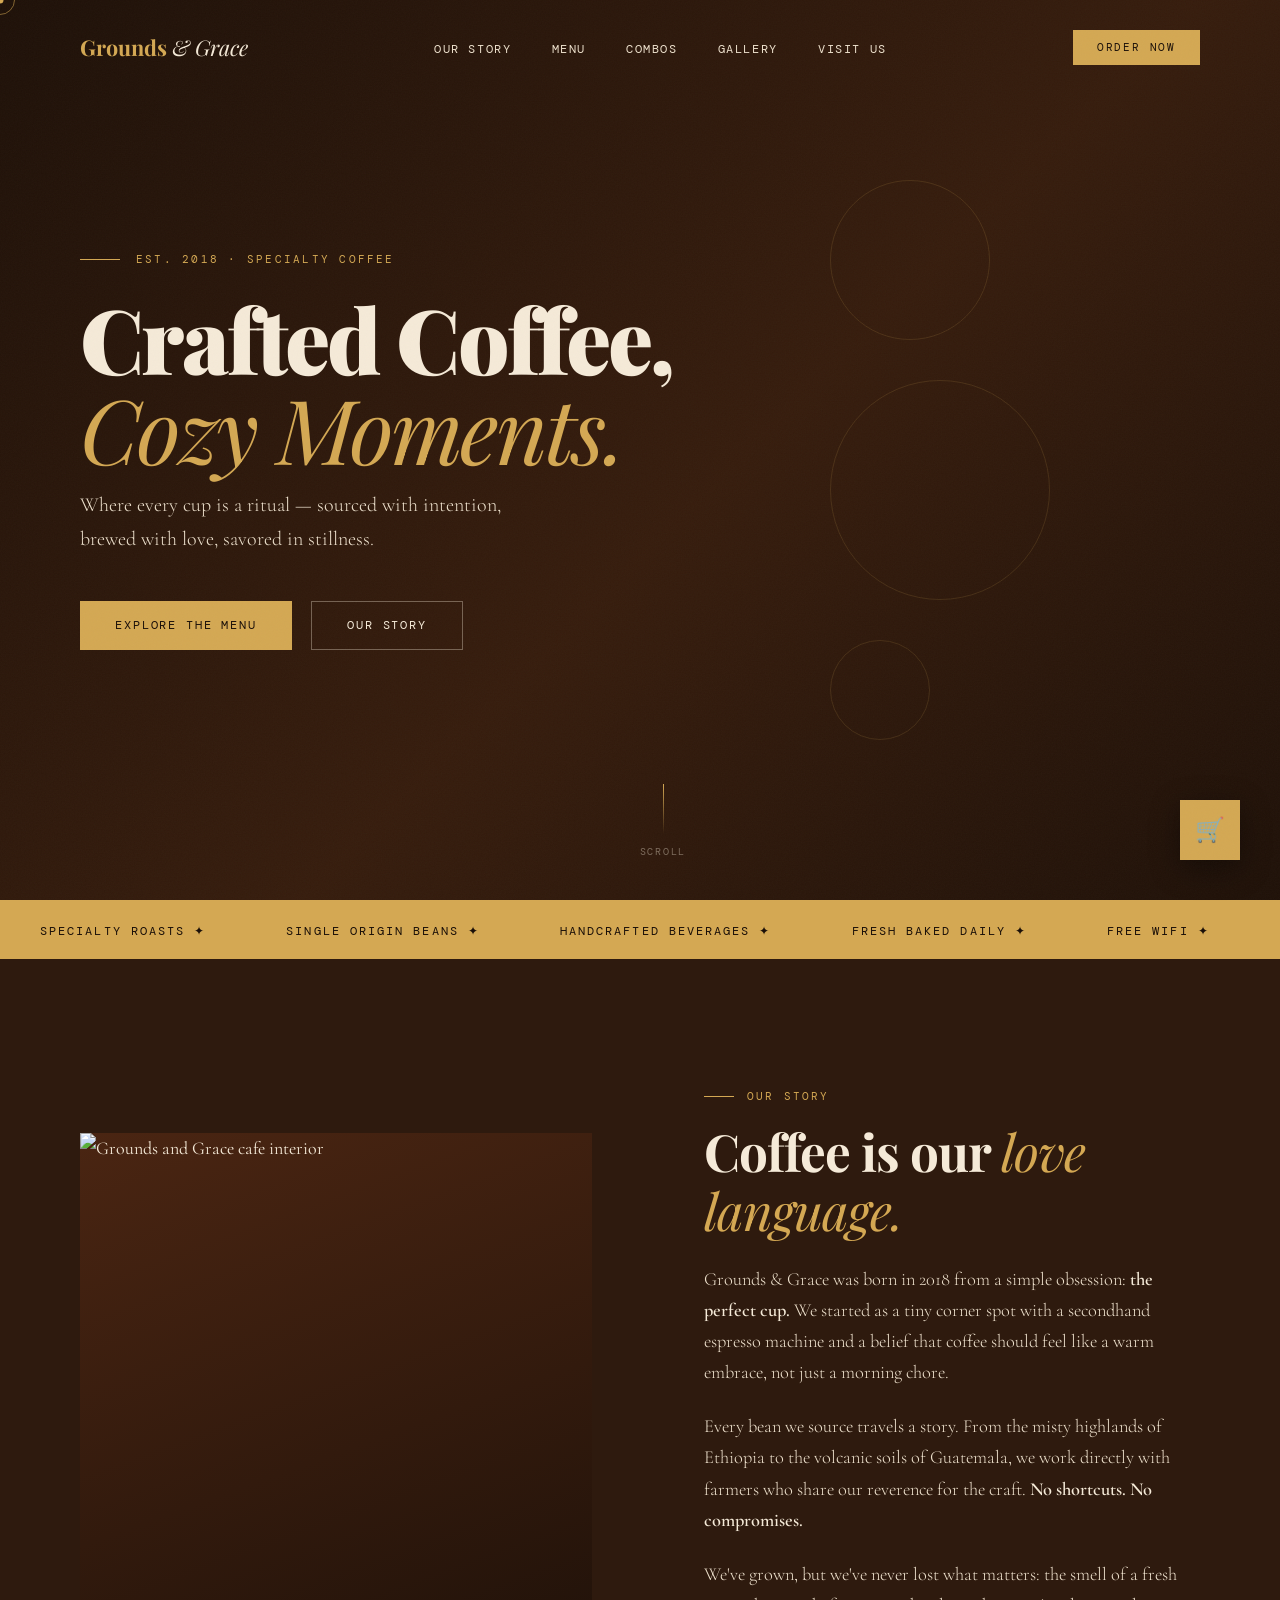
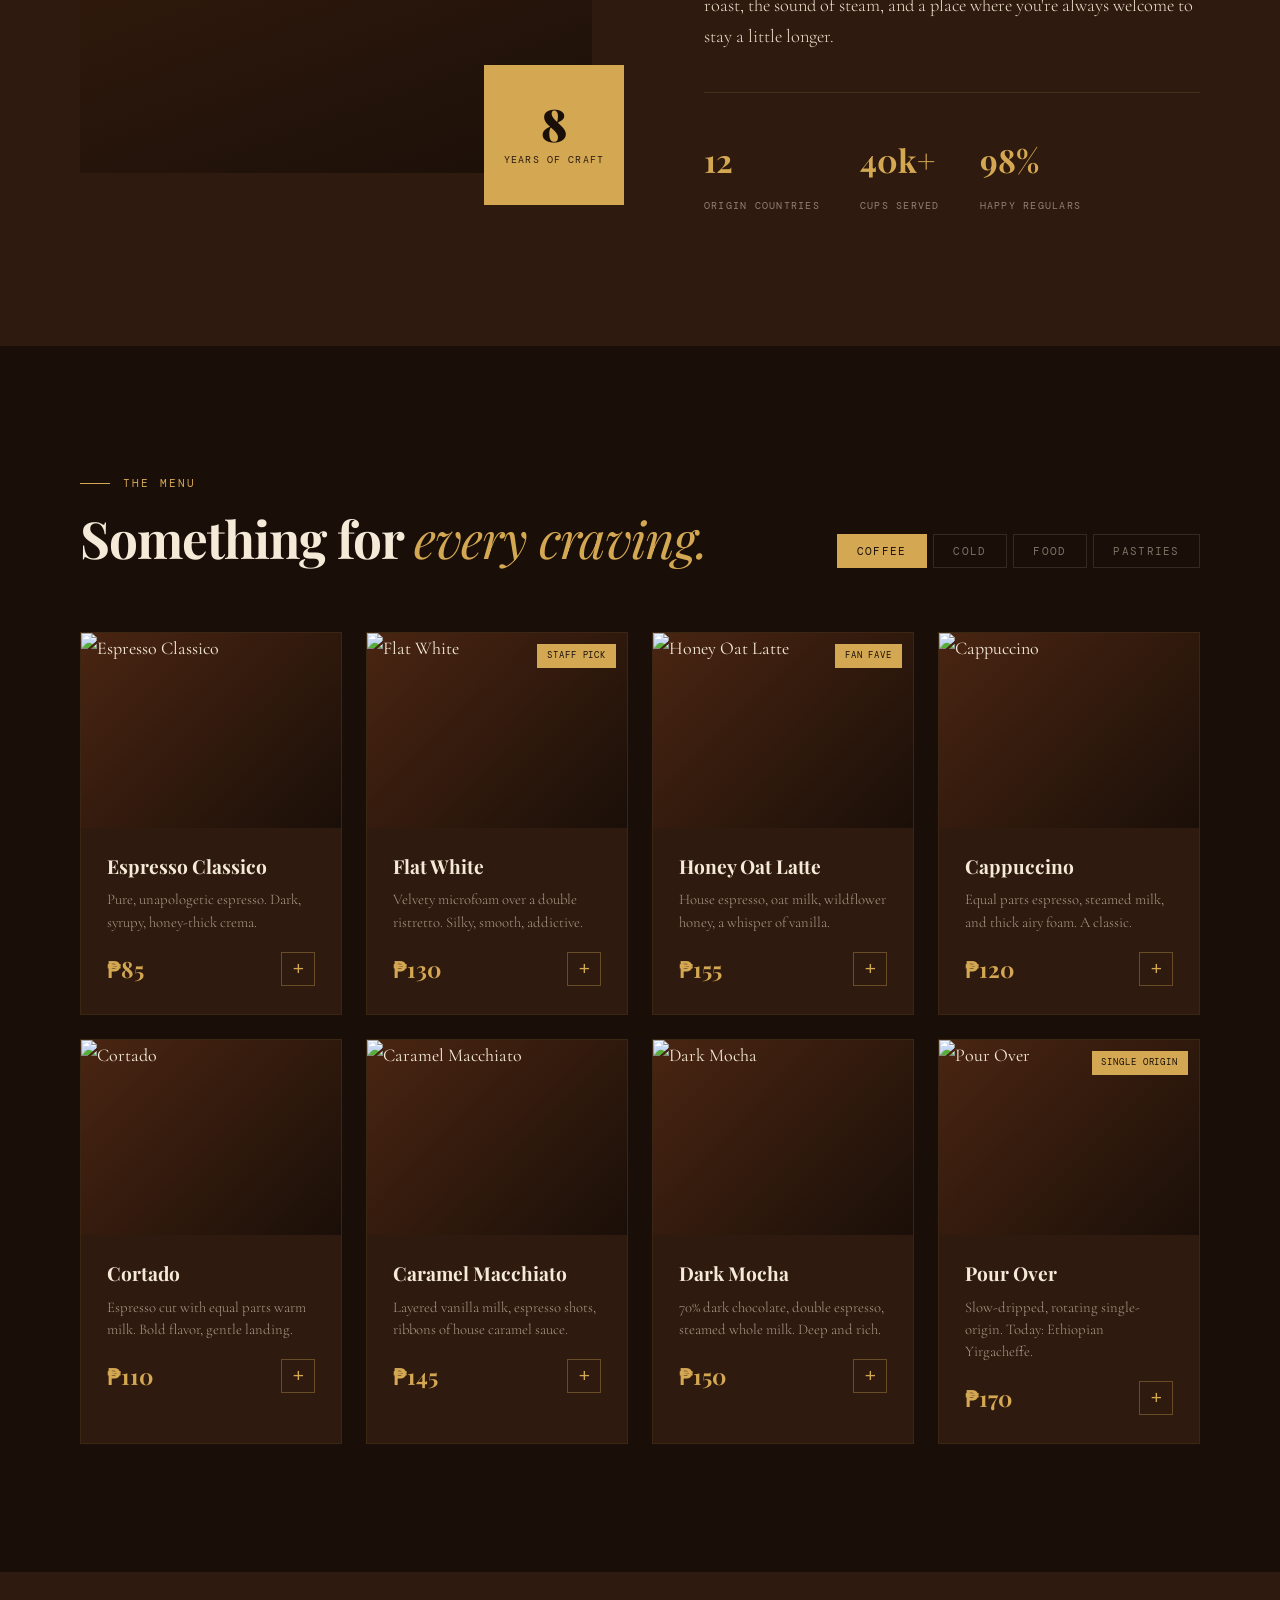
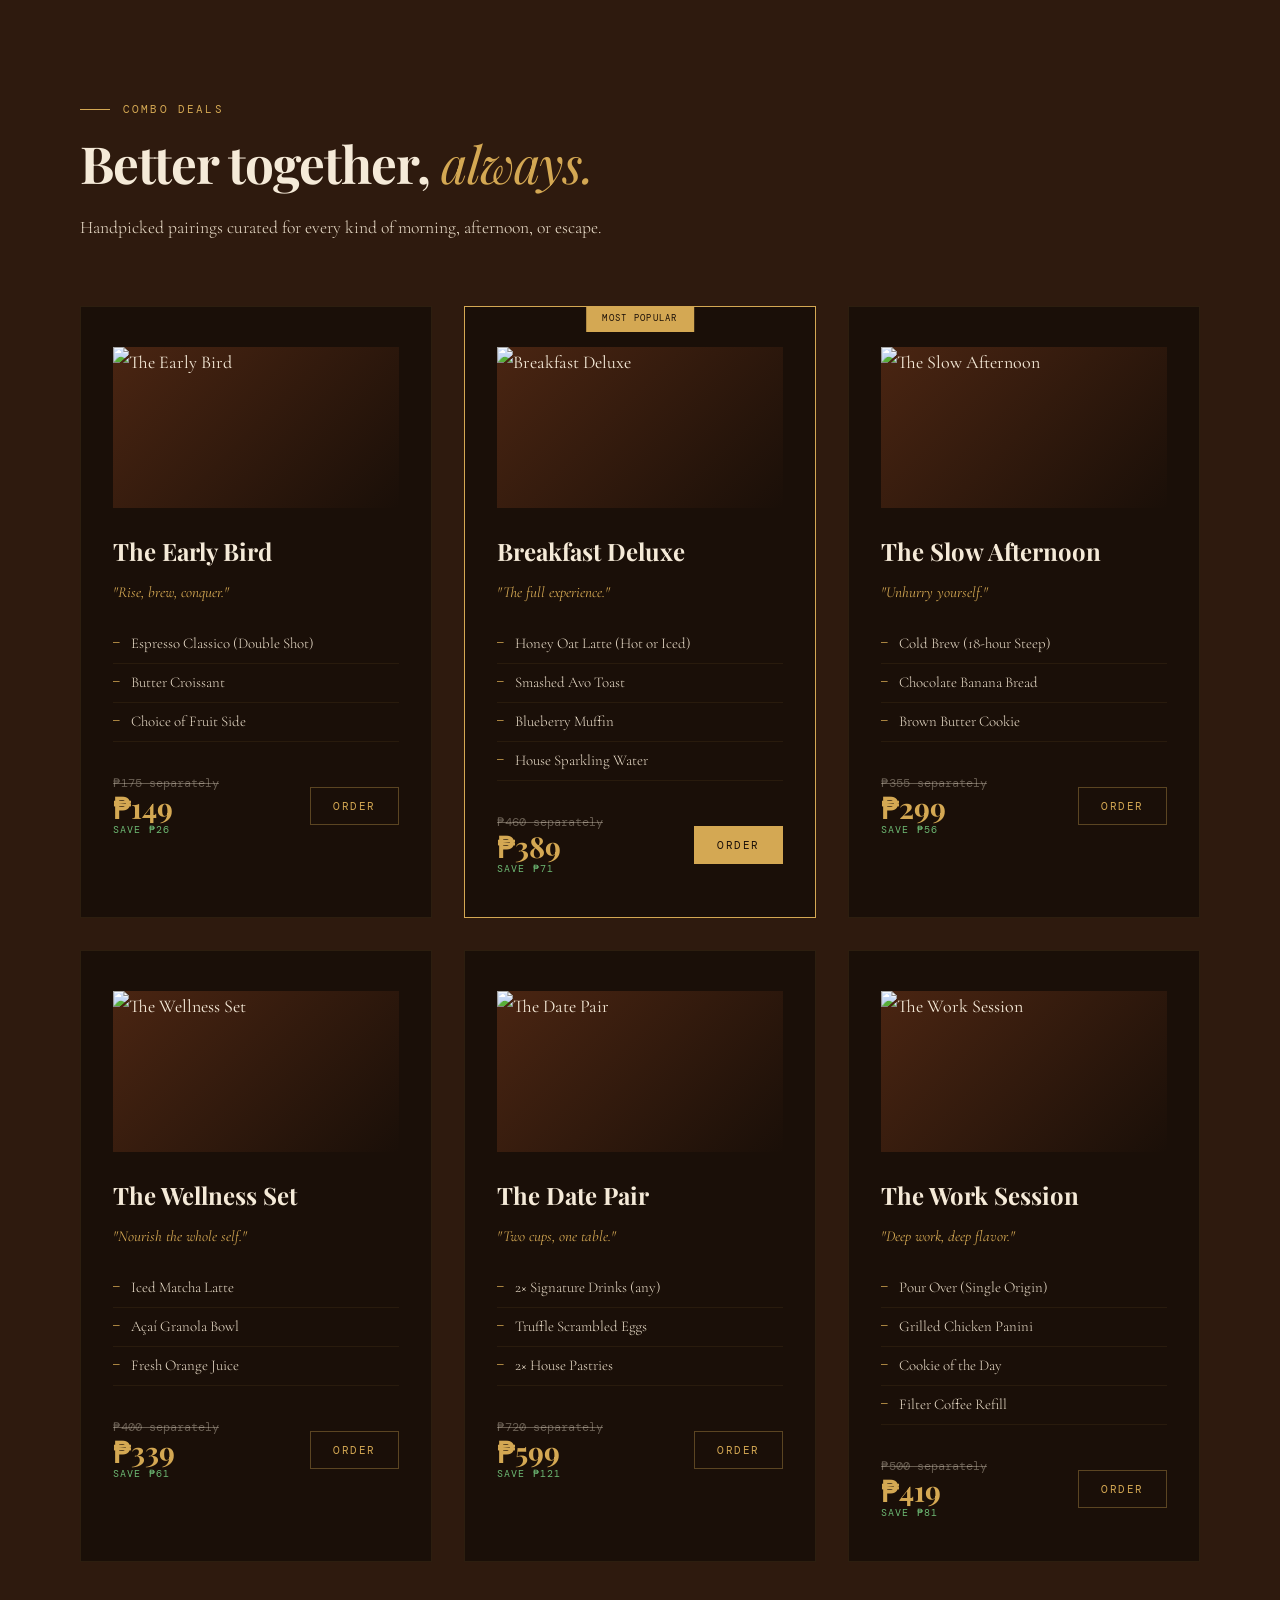
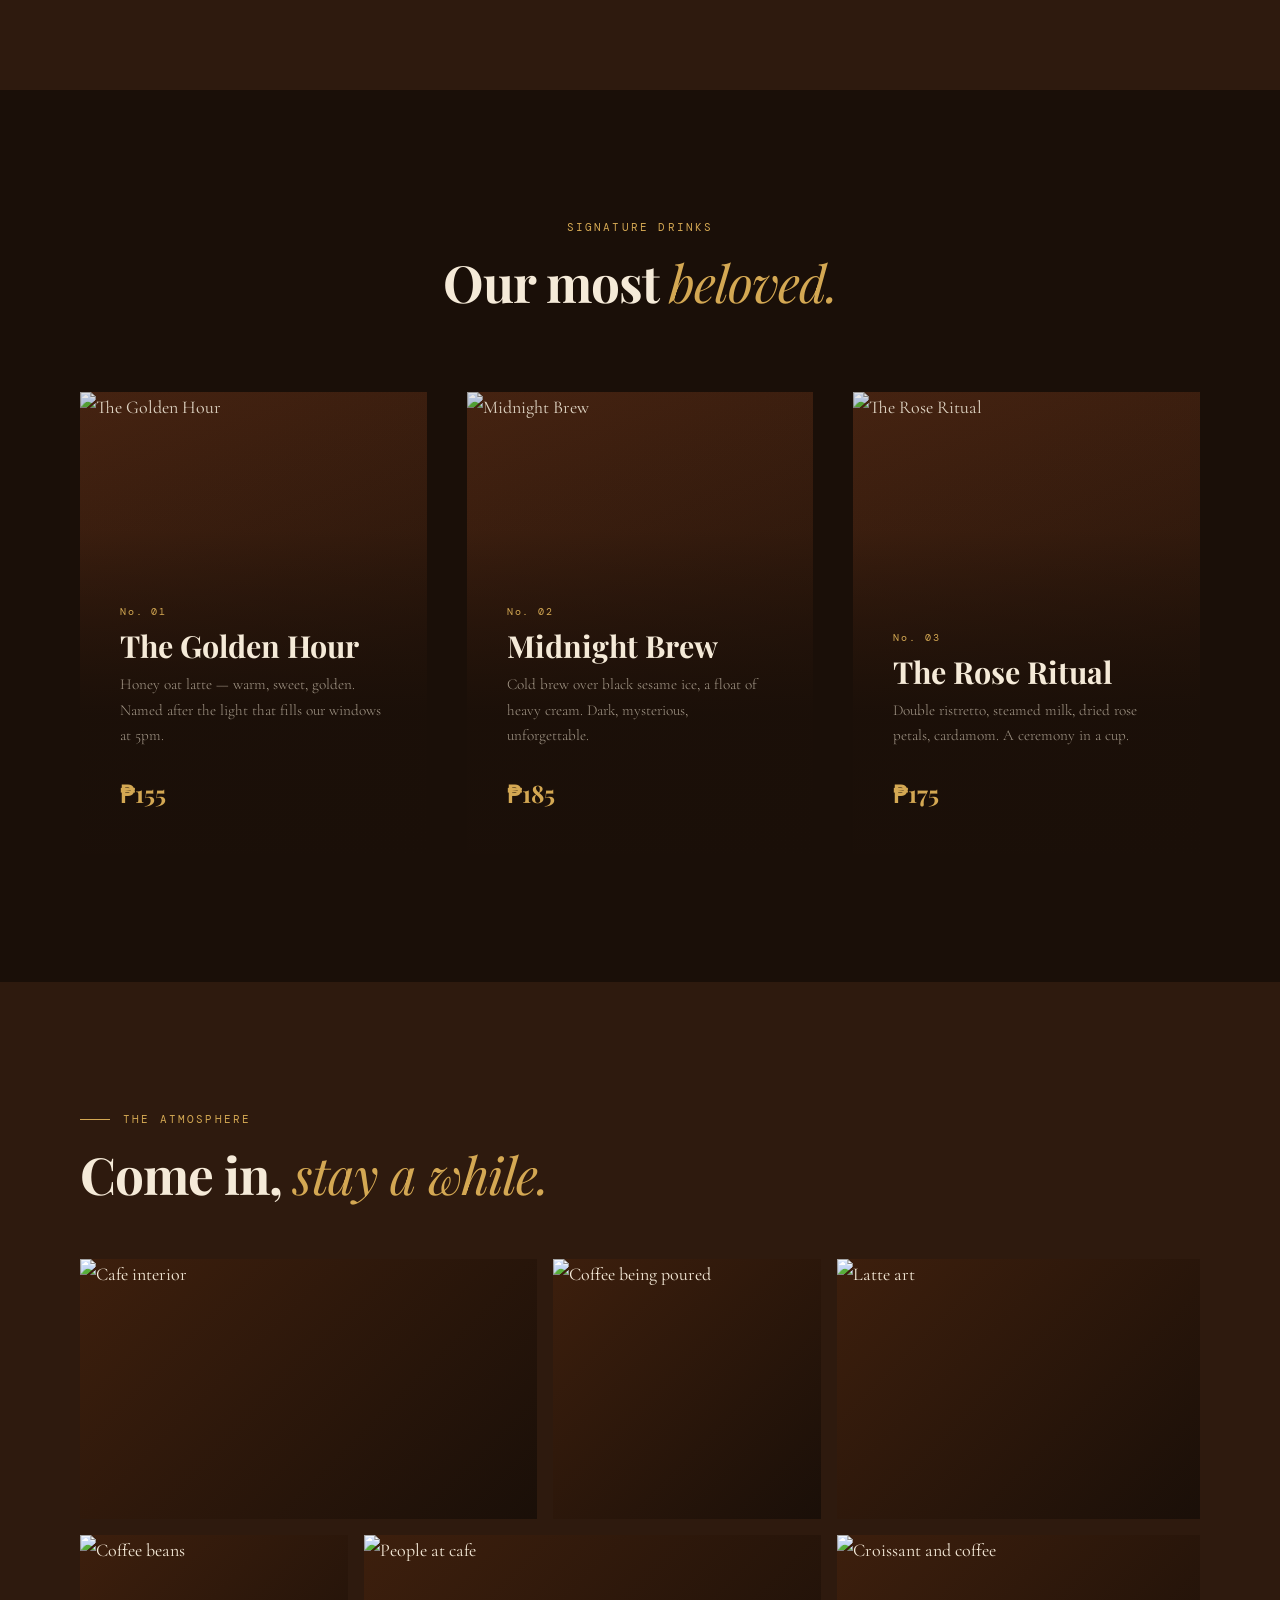
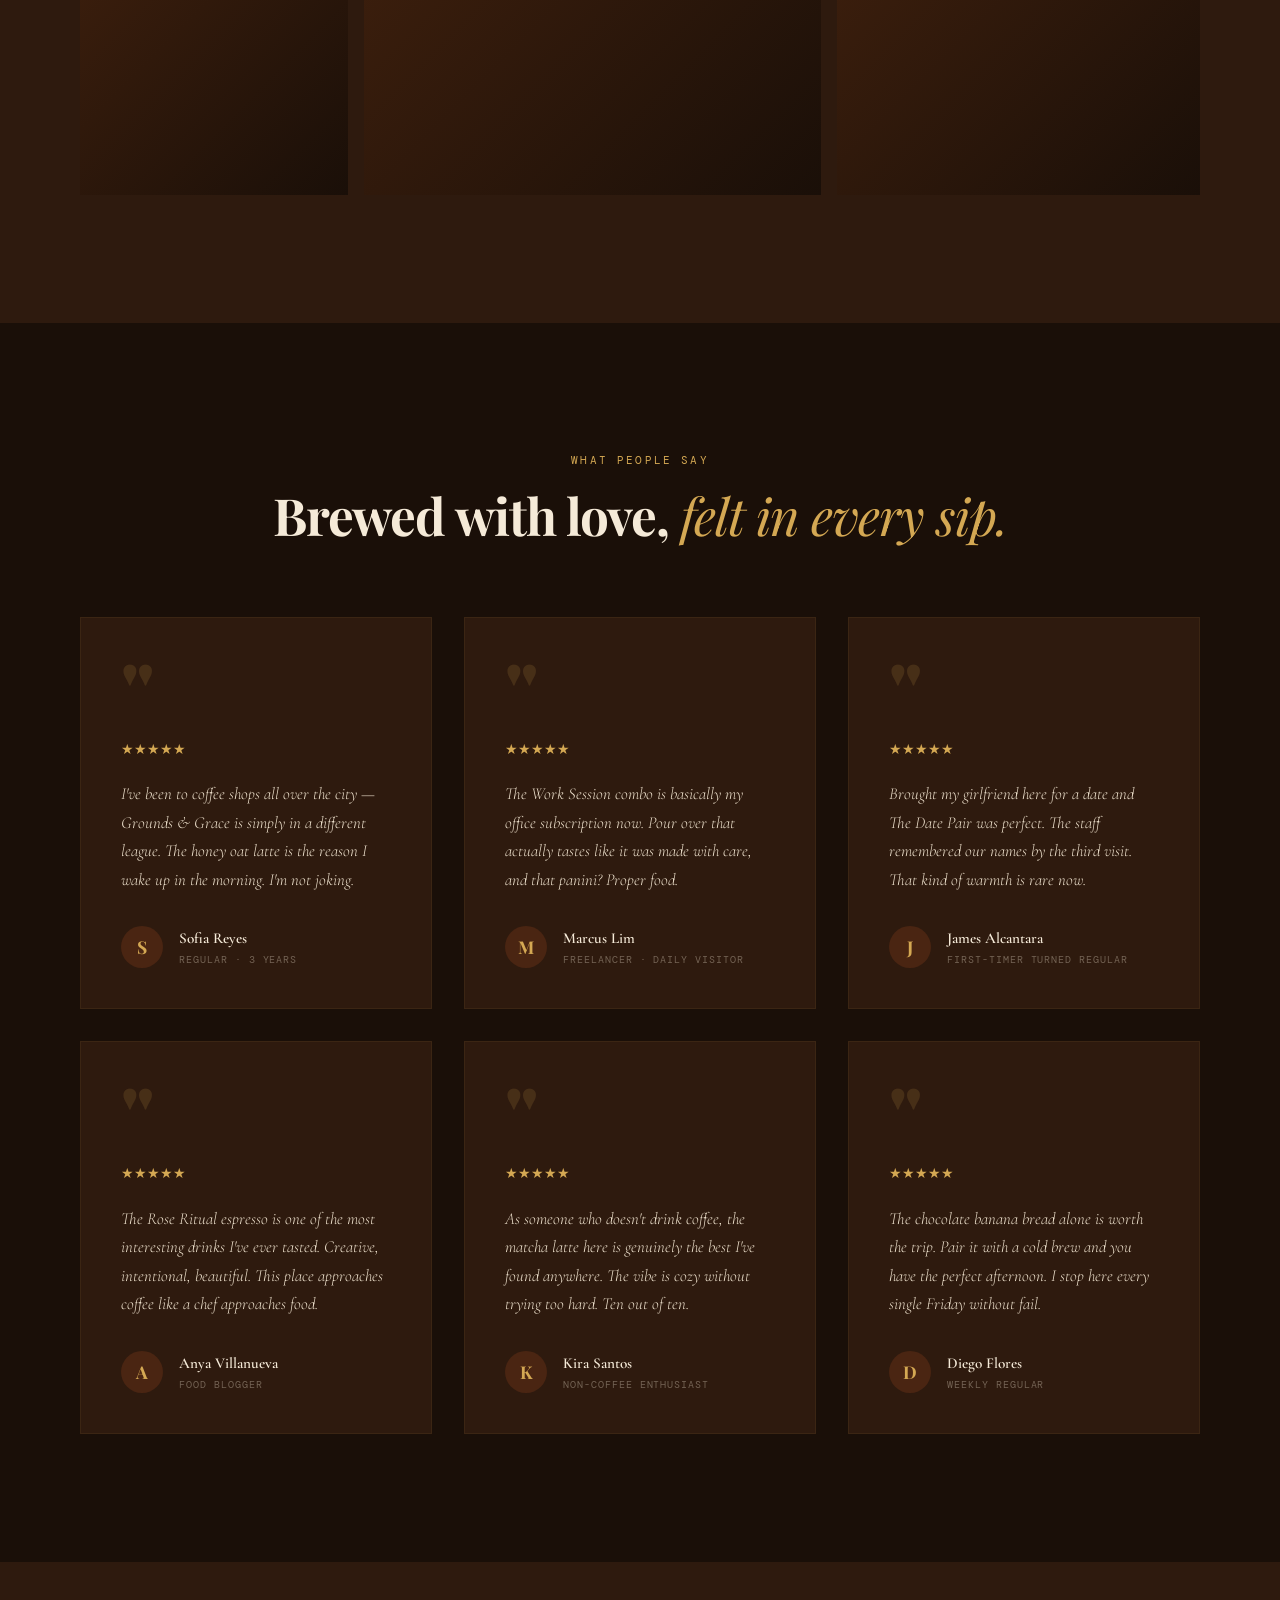
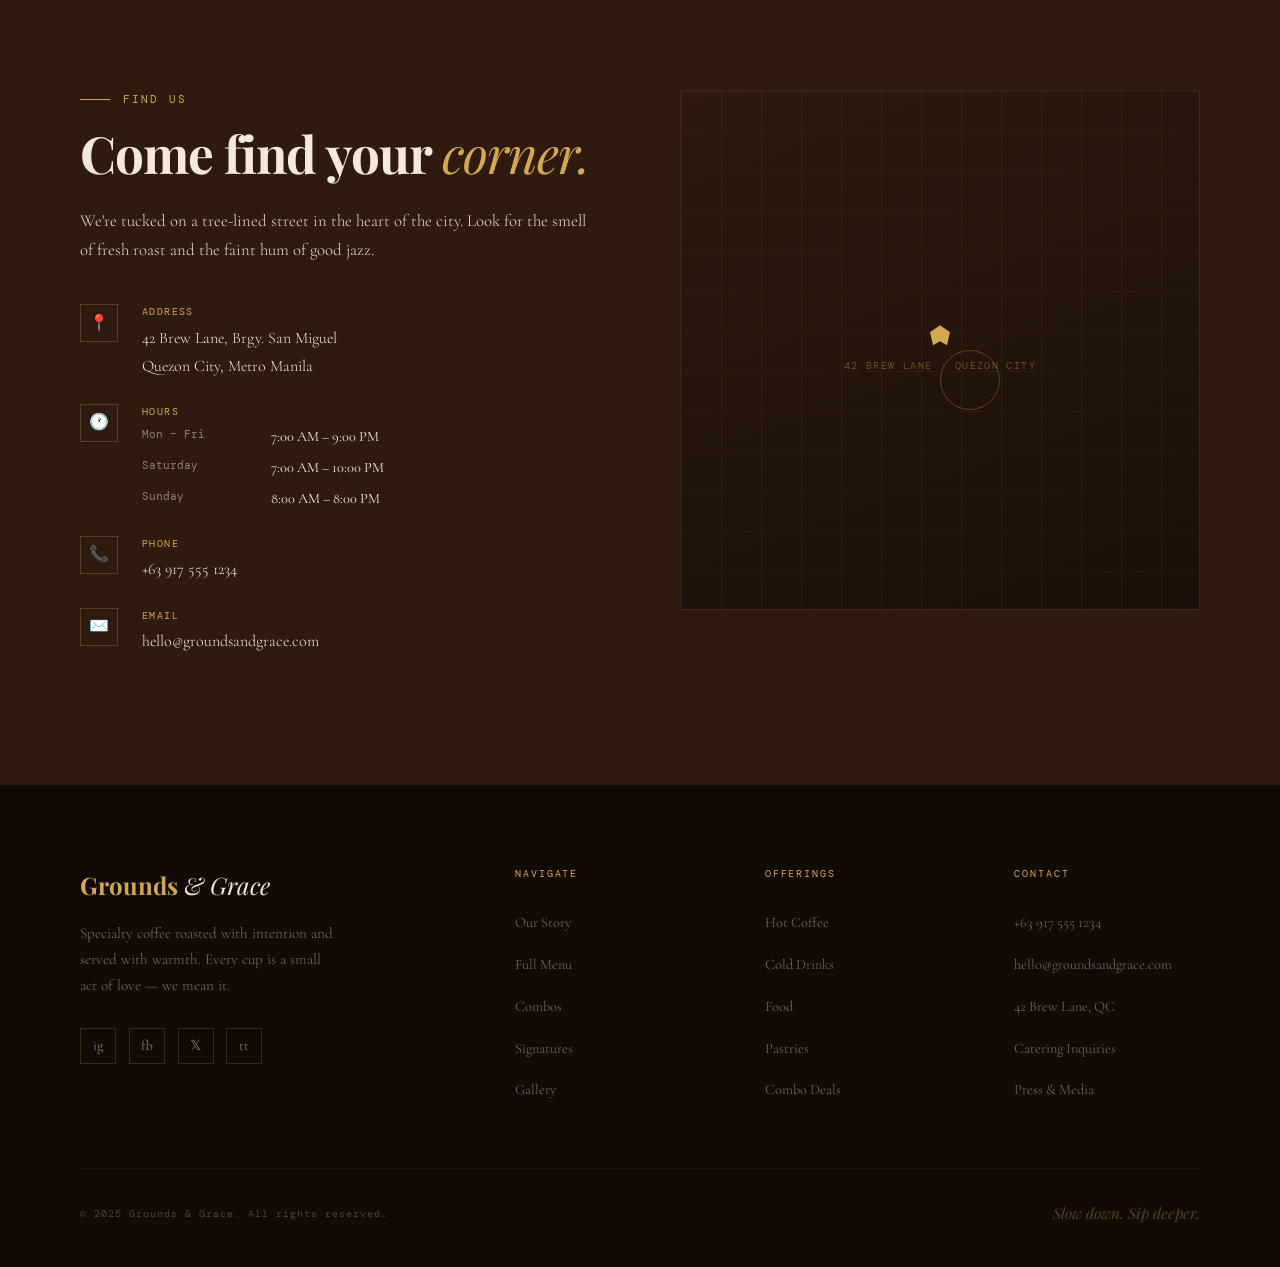
==== index.html @ 603f713b "Rename Grounds&Grace.html to index.html" ====
<!DOCTYPE html>
<html lang="en">
<head>
  <meta charset="UTF-8" />
  <meta name="viewport" content="width=device-width, initial-scale=1.0" />
  <title>Grounds &amp; Grace &mdash; Specialty Coffee</title>

  <!-- Google Fonts -->
  <link rel="preconnect" href="https://fonts.googleapis.com" />
  <link rel="preconnect" href="https://fonts.gstatic.com" crossorigin />
  <link href="https://fonts.googleapis.com/css2?family=Playfair+Display:ital,wght@0,400;0,700;0,900;1,400;1,700&family=Cormorant+Garamond:ital,wght@0,300;0,400;0,600;1,300;1,400&family=DM+Mono:wght@300;400&display=swap" rel="stylesheet" />

  <!-- Stylesheet -->
  <link rel="stylesheet" href="style.css" />
</head>
<body>

  
  <div id="cursor-dot"></div>
  <div id="cursor-ring"></div>

  <div id="toast">
    <span class="t-icon">&#9749;</span>
    <span class="t-text"><strong id="toast-name">Item</strong> added to order!</span>
  </div>


  <div id="cart-fab">
    <button id="cart-toggle" onclick="openModal()">
      &#128722;
      <span id="cart-count">0</span>
    </button>
  </div>

  
  <div id="modal-overlay" onclick="overlayClick(event)">
    <div id="checkout-modal">
      <button class="modal-close" onclick="closeModal()">&#10005;</button>

      <div id="modal-form-view">
        <div class="modal-header">
          <div class="modal-title">Your Order</div>
          <div class="modal-subtitle" id="modal-item-count">0 items</div>
        </div>
        <div class="modal-body">
          <div class="order-section-label">Order Summary</div>
          <div class="order-items" id="modal-order-items">
            <p style="color:rgba(245,234,216,.35);font-size:.9rem;font-style:italic;padding:1rem 0">Your cart is empty. Add items from the menu!</p>
          </div>
          <div class="order-divider"></div>
          <div class="order-total-row">
            <span class="order-total-label">Total</span>
            <span class="order-total-amount" id="modal-total">&#8369;0</span>
          </div>

          <div id="checkout-form-section" style="opacity:.4;pointer-events:none">
            <div class="form-section-title">Your Details</div>
            <div class="form-row">
              <div class="form-group"><label class="form-label">First Name</label><input class="form-input" type="text" id="f-firstname" placeholder="Maria"></div>
              <div class="form-group"><label class="form-label">Last Name</label><input class="form-input" type="text" id="f-lastname" placeholder="Santos"></div>
            </div>
            <div class="form-row full">
              <div class="form-group"><label class="form-label">Email</label><input class="form-input" type="email" id="f-email" placeholder="maria@email.com"></div>
            </div>
            <div class="form-row full">
              <div class="form-group"><label class="form-label">Phone</label><input class="form-input" type="tel" id="f-phone" placeholder="+63 917 000 0000"></div>
            </div>

            <div class="form-section-title">Order Type</div>
            <div class="form-row full">
              <div class="form-group">
                <label class="form-label">How will you receive your order?</label>
                <select class="form-input" id="f-type" onchange="toggleDelivery()">
                  <option value="dine">Dine In</option>
                  <option value="pickup">Pickup</option>
                  <option value="delivery">Delivery</option>
                </select>
              </div>
            </div>
            <div id="delivery-fields" style="display:none">
              <div class="form-row full">
                <div class="form-group"><label class="form-label">Delivery Address</label><input class="form-input" type="text" id="f-address" placeholder="123 Street, Barangay, City"></div>
              </div>
            </div>
            <div id="table-field">
              <div class="form-row full">
                <div class="form-group"><label class="form-label">Table Number (optional)</label><input class="form-input" type="text" id="f-table" placeholder="e.g. Table 4"></div>
              </div>
            </div>

            <div class="form-section-title">Payment Method</div>
            <div class="payment-methods">
              <button class="pay-btn selected" onclick="selectPay(this)">&#128181; Cash</button>
              <button class="pay-btn" onclick="selectPay(this)">&#128241; GCash</button>
              <button class="pay-btn" onclick="selectPay(this)">&#128179; Card</button>
            </div>

            <div class="form-row full">
              <div class="form-group"><label class="form-label">Special Instructions (optional)</label><input class="form-input" type="text" id="f-notes" placeholder="e.g. Less sugar, extra oat milk..."></div>
            </div>

            <button class="place-order-btn" id="place-order-btn" onclick="placeOrder()" disabled>Place Order &#8594;</button>
          </div>
        </div>
      </div>

      
      <div class="modal-success" id="modal-success">
        <div class="success-icon">&#9749;</div>
        <div class="success-title">Order Placed!</div>
        <div class="success-msg">Thank you, <span id="success-name">friend</span>! Your order is being prepared.</div>
        <div class="success-msg" id="success-order-type" style="color:var(--gold);margin-bottom:.5rem"></div>
        <div class="success-order-num" id="success-order-num">Order #GG-0000</div>
        <div style="font-size:.9rem;font-weight:300;color:rgba(237,224,204,.5);margin-bottom:2rem">Estimated wait: 10&ndash;15 minutes</div>
        <button class="success-close-btn" onclick="closeAndReset()">Back to Menu</button>
      </div>
    </div>
  </div>

  <nav id="navbar">
    <a href="#hero" class="nav-logo">Grounds <em>&amp; Grace</em></a>
    <ul class="nav-links">
      <li><a href="#about">Our Story</a></li>
      <li><a href="#menu">Menu</a></li>
      <li><a href="#combos">Combos</a></li>
      <li><a href="#gallery">Gallery</a></li>
      <li><a href="#location">Visit Us</a></li>
    </ul>
    <button class="nav-cta" onclick="document.getElementById('menu').scrollIntoView({behavior:'smooth'})">Order Now</button>
  </nav>

  <section id="hero">
    <div class="hero-bg-img"></div>
    <div class="hero-overlay"></div>
    <div class="steam">
      <div class="steam-ring"></div>
      <div class="steam-ring"></div>
      <div class="steam-ring"></div>
    </div>
    <div class="hero-content">
      <div class="hero-tag">Est. 2018 &middot; Specialty Coffee</div>
      <h1 class="hero-h1">Crafted Coffee,<br><em>Cozy Moments.</em></h1>
      <p class="hero-sub">Where every cup is a ritual &mdash; sourced with intention, brewed with love, savored in stillness.</p>
      <div class="hero-actions">
        <button class="btn-primary" onclick="document.getElementById('menu').scrollIntoView({behavior:'smooth'})">Explore the Menu</button>
        <button class="btn-ghost" onclick="document.getElementById('about').scrollIntoView({behavior:'smooth'})">Our Story</button>
      </div>
    </div>
    <div class="hero-scroll"><div class="scroll-line"></div>Scroll</div>
  </section>

  <div class="marquee-strip">
    <div class="marquee-track">
      <span class="marquee-item">Specialty Roasts &#10022;</span>
      <span class="marquee-item">Single Origin Beans &#10022;</span>
      <span class="marquee-item">Handcrafted Beverages &#10022;</span>
      <span class="marquee-item">Fresh Baked Daily &#10022;</span>
      <span class="marquee-item">Free WiFi &#10022;</span>
      <span class="marquee-item">Open 7 Days &#10022;</span>
      <span class="marquee-item">Cold Brew On Tap &#10022;</span>
      <span class="marquee-item">Oat Milk Available &#10022;</span>
      <span class="marquee-item">Specialty Roasts &#10022;</span>
      <span class="marquee-item">Single Origin Beans &#10022;</span>
      <span class="marquee-item">Handcrafted Beverages &#10022;</span>
      <span class="marquee-item">Fresh Baked Daily &#10022;</span>
      <span class="marquee-item">Free WiFi &#10022;</span>
      <span class="marquee-item">Open 7 Days &#10022;</span>
      <span class="marquee-item">Cold Brew On Tap &#10022;</span>
      <span class="marquee-item">Oat Milk Available &#10022;</span>
    </div>
  </div>

  
  <section id="about">
    <div class="about-grid">
      <div class="about-image-wrap reveal">
        <img class="about-img" src="images/about.jpg" alt="Grounds and Grace cafe interior">
        <div class="about-accent-box">
          <span class="about-accent-num">8</span>
          <span class="about-accent-text">Years of craft</span>
        </div>
      </div>
      <div class="about-text reveal">
        <div class="section-label">Our Story</div>
        <h2 class="section-title">Coffee is our <em>love language.</em></h2>
        <p style="margin-top:1.5rem">Grounds &amp; Grace was born in 2018 from a simple obsession: <strong>the perfect cup.</strong> We started as a tiny corner spot with a secondhand espresso machine and a belief that coffee should feel like a warm embrace, not just a morning chore.</p>
        <p>Every bean we source travels a story. From the misty highlands of Ethiopia to the volcanic soils of Guatemala, we work directly with farmers who share our reverence for the craft. <strong>No shortcuts. No compromises.</strong></p>
        <p>We've grown, but we've never lost what matters: the smell of a fresh roast, the sound of steam, and a place where you're always welcome to stay a little longer.</p>
        <div class="about-stats">
          <div><span class="stat-num">12</span><span class="stat-label">Origin Countries</span></div>
          <div><span class="stat-num">40k+</span><span class="stat-label">Cups Served</span></div>
          <div><span class="stat-num">98%</span><span class="stat-label">Happy Regulars</span></div>
        </div>
      </div>
    </div>
  </section>


  <section id="menu">
    <div class="menu-header reveal">
      <div>
        <div class="section-label">The Menu</div>
        <h2 class="section-title">Something for <em>every craving.</em></h2>
      </div>
      <div class="menu-tabs">
        <button class="tab-btn active" data-tab="coffee">Coffee</button>
        <button class="tab-btn" data-tab="cold">Cold</button>
        <button class="tab-btn" data-tab="food">Food</button>
        <button class="tab-btn" data-tab="pastry">Pastries</button>
      </div>
    </div>

   
    <div class="menu-panel active" id="tab-coffee">
      <div class="menu-card reveal">
        <div class="menu-img-wrap"><img src="images/espresso.jpg" alt="Espresso Classico"></div>
        <div class="menu-body">
          <div class="menu-card-name">Espresso Classico</div>
          <div class="menu-card-desc">Pure, unapologetic espresso. Dark, syrupy, honey-thick crema.</div>
          <div class="menu-card-footer"><span class="menu-price">&#8369;85</span><button class="add-btn" onclick="addToCart('Espresso Classico',85)">+</button></div>
        </div>
      </div>
      <div class="menu-card reveal">
        <div class="menu-img-wrap"><img src="images/flatwhite.jpg" alt="Flat White"><div class="menu-badge">Staff Pick</div></div>
        <div class="menu-body">
          <div class="menu-card-name">Flat White</div>
          <div class="menu-card-desc">Velvety microfoam over a double ristretto. Silky, smooth, addictive.</div>
          <div class="menu-card-footer"><span class="menu-price">&#8369;130</span><button class="add-btn" onclick="addToCart('Flat White',130)">+</button></div>
        </div>
      </div>
      <div class="menu-card reveal">
        <div class="menu-img-wrap"><img src="images/honeylatte.jpg" alt="Honey Oat Latte"><div class="menu-badge">Fan Fave</div></div>
        <div class="menu-body">
          <div class="menu-card-name">Honey Oat Latte</div>
          <div class="menu-card-desc">House espresso, oat milk, wildflower honey, a whisper of vanilla.</div>
          <div class="menu-card-footer"><span class="menu-price">&#8369;155</span><button class="add-btn" onclick="addToCart('Honey Oat Latte',155)">+</button></div>
        </div>
      </div>
      <div class="menu-card reveal">
        <div class="menu-img-wrap"><img src="images/cappuccino.jpg" alt="Cappuccino"></div>
        <div class="menu-body">
          <div class="menu-card-name">Cappuccino</div>
          <div class="menu-card-desc">Equal parts espresso, steamed milk, and thick airy foam. A classic.</div>
          <div class="menu-card-footer"><span class="menu-price">&#8369;120</span><button class="add-btn" onclick="addToCart('Cappuccino',120)">+</button></div>
        </div>
      </div>
      <div class="menu-card reveal">
        <div class="menu-img-wrap"><img src="images/cortado.jpg" alt="Cortado"></div>
        <div class="menu-body">
          <div class="menu-card-name">Cortado</div>
          <div class="menu-card-desc">Espresso cut with equal parts warm milk. Bold flavor, gentle landing.</div>
          <div class="menu-card-footer"><span class="menu-price">&#8369;110</span><button class="add-btn" onclick="addToCart('Cortado',110)">+</button></div>
        </div>
      </div>
      <div class="menu-card reveal">
        <div class="menu-img-wrap"><img src="images/macchiato.jpg" alt="Caramel Macchiato"></div>
        <div class="menu-body">
          <div class="menu-card-name">Caramel Macchiato</div>
          <div class="menu-card-desc">Layered vanilla milk, espresso shots, ribbons of house caramel sauce.</div>
          <div class="menu-card-footer"><span class="menu-price">&#8369;145</span><button class="add-btn" onclick="addToCart('Caramel Macchiato',145)">+</button></div>
        </div>
      </div>
      <div class="menu-card reveal">
        <div class="menu-img-wrap"><img src="images/mocha.jpg" alt="Dark Mocha"></div>
        <div class="menu-body">
          <div class="menu-card-name">Dark Mocha</div>
          <div class="menu-card-desc">70% dark chocolate, double espresso, steamed whole milk. Deep and rich.</div>
          <div class="menu-card-footer"><span class="menu-price">&#8369;150</span><button class="add-btn" onclick="addToCart('Dark Mocha',150)">+</button></div>
        </div>
      </div>
      <div class="menu-card reveal">
        <div class="menu-img-wrap"><img src="images/pourover.jpg" alt="Pour Over"><div class="menu-badge">Single Origin</div></div>
        <div class="menu-body">
          <div class="menu-card-name">Pour Over</div>
          <div class="menu-card-desc">Slow-dripped, rotating single-origin. Today: Ethiopian Yirgacheffe.</div>
          <div class="menu-card-footer"><span class="menu-price">&#8369;170</span><button class="add-btn" onclick="addToCart('Pour Over',170)">+</button></div>
        </div>
      </div>
    </div>

    <div class="menu-panel" id="tab-cold">
      <div class="menu-card reveal">
        <div class="menu-img-wrap"><img src="images/coldbrew.jpg" alt="Cold Brew"><div class="menu-badge">On Tap</div></div>
        <div class="menu-body">
          <div class="menu-card-name">Cold Brew</div>
          <div class="menu-card-desc">18-hour steeped. Smooth, mellow, ridiculously refreshing.</div>
          <div class="menu-card-footer"><span class="menu-price">&#8369;160</span><button class="add-btn" onclick="addToCart('Cold Brew',160)">+</button></div>
        </div>
      </div>
      <div class="menu-card reveal">
        <div class="menu-img-wrap"><img src="images/icedlatte.jpg" alt="Iced Brown Sugar Latte"></div>
        <div class="menu-body">
          <div class="menu-card-name">Iced Brown Sugar Latte</div>
          <div class="menu-card-desc">Espresso over ice, brown sugar syrup, cinnamon oat milk. A crowd-stopper.</div>
          <div class="menu-card-footer"><span class="menu-price">&#8369;160</span><button class="add-btn" onclick="addToCart('Iced Brown Sugar Latte',160)">+</button></div>
        </div>
      </div>
      <div class="menu-card reveal">
        <div class="menu-img-wrap"><img src="images/matcha.jpg" alt="Iced Matcha Latte"><div class="menu-badge">Non-Coffee</div></div>
        <div class="menu-body">
          <div class="menu-card-name">Iced Matcha Latte</div>
          <div class="menu-card-desc">Ceremonial-grade matcha, oat milk, a touch of honey. Earthy and alive.</div>
          <div class="menu-card-footer"><span class="menu-price">&#8369;155</span><button class="add-btn" onclick="addToCart('Iced Matcha Latte',155)">+</button></div>
        </div>
      </div>
      <div class="menu-card reveal">
        <div class="menu-img-wrap"><img src="images/frappe.jpg" alt="Cafe Frappe"></div>
        <div class="menu-body">
          <div class="menu-card-name">Caf&eacute; Frappe</div>
          <div class="menu-card-desc">Blended espresso, milk, ice, and a cloud of whipped cream. Pure joy.</div>
          <div class="menu-card-footer"><span class="menu-price">&#8369;175</span><button class="add-btn" onclick="addToCart('Café Frappe',175)">+</button></div>
        </div>
      </div>
    </div>

    <div class="menu-panel" id="tab-food">
      <div class="menu-card reveal">
        <div class="menu-img-wrap"><img src="images/avotoast.jpg" alt="Smashed Avo Toast"><div class="menu-badge">Bestseller</div></div>
        <div class="menu-body">
          <div class="menu-card-name">Smashed Avo Toast</div>
          <div class="menu-card-desc">Sourdough, smashed avocado, poached egg, chili flakes, microgreens.</div>
          <div class="menu-card-footer"><span class="menu-price">&#8369;220</span><button class="add-btn" onclick="addToCart('Smashed Avo Toast',220)">+</button></div>
        </div>
      </div>
      <div class="menu-card reveal">
        <div class="menu-img-wrap"><img src="images/eggs.jpg" alt="Truffle Scrambled Eggs"></div>
        <div class="menu-body">
          <div class="menu-card-name">Truffle Scrambled Eggs</div>
          <div class="menu-card-desc">Soft-scrambled, truffle oil, chives, on toasted brioche. Luxurious morning.</div>
          <div class="menu-card-footer"><span class="menu-price">&#8369;250</span><button class="add-btn" onclick="addToCart('Truffle Scrambled Eggs',250)">+</button></div>
        </div>
      </div>
      <div class="menu-card reveal">
        <div class="menu-img-wrap"><img src="images/panini.jpg" alt="Grilled Chicken Panini"></div>
        <div class="menu-body">
          <div class="menu-card-name">Grilled Chicken Panini</div>
          <div class="menu-card-desc">Herb-marinated chicken, sundried tomato, pesto, mozzarella, ciabatta.</div>
          <div class="menu-card-footer"><span class="menu-price">&#8369;245</span><button class="add-btn" onclick="addToCart('Grilled Chicken Panini',245)">+</button></div>
        </div>
      </div>
      <div class="menu-card reveal">
        <div class="menu-img-wrap"><img src="images/bowl.jpg" alt="Acai Granola Bowl"><div class="menu-badge">Vegan</div></div>
        <div class="menu-body">
          <div class="menu-card-name">A&ccedil;a&iacute; Granola Bowl</div>
          <div class="menu-card-desc">Frozen a&ccedil;a&iacute;, house granola, fresh banana, coconut flakes, honey drizzle.</div>
          <div class="menu-card-footer"><span class="menu-price">&#8369;195</span><button class="add-btn" onclick="addToCart('Açaí Granola Bowl',195)">+</button></div>
        </div>
      </div>
    </div>

    <div class="menu-panel" id="tab-pastry">
      <div class="menu-card reveal">
        <div class="menu-img-wrap"><img src="images/croissant.jpg" alt="Butter Croissant"><div class="menu-badge">Baked Today</div></div>
        <div class="menu-body">
          <div class="menu-card-name">Butter Croissant</div>
          <div class="menu-card-desc">73 layers of shatter-crisp, pillowy French laminated dough. Perfection.</div>
          <div class="menu-card-footer"><span class="menu-price">&#8369;90</span><button class="add-btn" onclick="addToCart('Butter Croissant',90)">+</button></div>
        </div>
      </div>
      <div class="menu-card reveal">
        <div class="menu-img-wrap"><img src="images/muffin.jpg" alt="Blueberry Muffin"></div>
        <div class="menu-body">
          <div class="menu-card-name">Blueberry Muffin</div>
          <div class="menu-card-desc">Bursting with wild blueberries, brown butter crumble top, hint of lemon.</div>
          <div class="menu-card-footer"><span class="menu-price">&#8369;95</span><button class="add-btn" onclick="addToCart('Blueberry Muffin',95)">+</button></div>
        </div>
      </div>
      <div class="menu-card reveal">
        <div class="menu-img-wrap"><img src="images/bananabread.jpg" alt="Chocolate Banana Bread"><div class="menu-badge">Fan Fave</div></div>
        <div class="menu-body">
          <div class="menu-card-name">Chocolate Banana Bread</div>
          <div class="menu-card-desc">Moist, dense, dark chocolate chips. Warm or room temp &mdash; divine either way.</div>
          <div class="menu-card-footer"><span class="menu-price">&#8369;110</span><button class="add-btn" onclick="addToCart('Chocolate Banana Bread',110)">+</button></div>
        </div>
      </div>
      <div class="menu-card reveal">
        <div class="menu-img-wrap"><img src="images/cookie.jpg" alt="Brown Butter Cookie"></div>
        <div class="menu-body">
          <div class="menu-card-name">Brown Butter Cookie</div>
          <div class="menu-card-desc">Thick, chewy, brown butter, sea salt flakes. Crispy edge, gooey center.</div>
          <div class="menu-card-footer"><span class="menu-price">&#8369;85</span><button class="add-btn" onclick="addToCart('Brown Butter Cookie',85)">+</button></div>
        </div>
      </div>
    </div>
  </section>

  <section id="combos">
    <div class="combos-inner">
      <div class="combos-intro reveal">
        <div class="section-label">Combo Deals</div>
        <h2 class="section-title">Better together, <em>always.</em></h2>
        <p>Handpicked pairings curated for every kind of morning, afternoon, or escape.</p>
      </div>
      <div class="combos-grid">
        <div class="combo-card reveal">
          <div class="combo-img-wrap"><img src="images/combo1.jpg" alt="The Early Bird"></div>
          <div class="combo-name">The Early Bird</div>
          <div class="combo-tagline">"Rise, brew, conquer."</div>
          <ul class="combo-items"><li>Espresso Classico (Double Shot)</li><li>Butter Croissant</li><li>Choice of Fruit Side</li></ul>
          <div class="combo-footer">
            <div><div class="combo-original">&#8369;175 separately</div><div class="combo-price">&#8369;149</div><div class="combo-save">Save &#8369;26</div></div>
            <button class="combo-order-btn" onclick="addToCart('Early Bird Combo',149)">Order</button>
          </div>
        </div>
        <div class="combo-card featured reveal">
          <div class="combo-img-wrap"><img src="images/combo2.jpg" alt="Breakfast Deluxe"></div>
          <div class="combo-name">Breakfast Deluxe</div>
          <div class="combo-tagline">"The full experience."</div>
          <ul class="combo-items"><li>Honey Oat Latte (Hot or Iced)</li><li>Smashed Avo Toast</li><li>Blueberry Muffin</li><li>House Sparkling Water</li></ul>
          <div class="combo-footer">
            <div><div class="combo-original">&#8369;460 separately</div><div class="combo-price">&#8369;389</div><div class="combo-save">Save &#8369;71</div></div>
            <button class="combo-order-btn" onclick="addToCart('Breakfast Deluxe Combo',389)">Order</button>
          </div>
        </div>
        <div class="combo-card reveal">
          <div class="combo-img-wrap"><img src="images/combo3.jpg" alt="The Slow Afternoon"></div>
          <div class="combo-name">The Slow Afternoon</div>
          <div class="combo-tagline">"Unhurry yourself."</div>
          <ul class="combo-items"><li>Cold Brew (18-hour Steep)</li><li>Chocolate Banana Bread</li><li>Brown Butter Cookie</li></ul>
          <div class="combo-footer">
            <div><div class="combo-original">&#8369;355 separately</div><div class="combo-price">&#8369;299</div><div class="combo-save">Save &#8369;56</div></div>
            <button class="combo-order-btn" onclick="addToCart('Slow Afternoon Combo',299)">Order</button>
          </div>
        </div>
        <div class="combo-card reveal">
          <div class="combo-img-wrap"><img src="images/combo4.jpg" alt="The Wellness Set"></div>
          <div class="combo-name">The Wellness Set</div>
          <div class="combo-tagline">"Nourish the whole self."</div>
          <ul class="combo-items"><li>Iced Matcha Latte</li><li>A&ccedil;a&iacute; Granola Bowl</li><li>Fresh Orange Juice</li></ul>
          <div class="combo-footer">
            <div><div class="combo-original">&#8369;400 separately</div><div class="combo-price">&#8369;339</div><div class="combo-save">Save &#8369;61</div></div>
            <button class="combo-order-btn" onclick="addToCart('Wellness Set Combo',339)">Order</button>
          </div>
        </div>
        <div class="combo-card reveal">
          <div class="combo-img-wrap"><img src="images/combo5.jpg" alt="The Date Pair"></div>
          <div class="combo-name">The Date Pair</div>
          <div class="combo-tagline">"Two cups, one table."</div>
          <ul class="combo-items"><li>2&times; Signature Drinks (any)</li><li>Truffle Scrambled Eggs</li><li>2&times; House Pastries</li></ul>
          <div class="combo-footer">
            <div><div class="combo-original">&#8369;720 separately</div><div class="combo-price">&#8369;599</div><div class="combo-save">Save &#8369;121</div></div>
            <button class="combo-order-btn" onclick="addToCart('Date Pair Combo',599)">Order</button>
          </div>
        </div>
        <div class="combo-card reveal">
          <div class="combo-img-wrap"><img src="images/combo6.jpg" alt="The Work Session"></div>
          <div class="combo-name">The Work Session</div>
          <div class="combo-tagline">"Deep work, deep flavor."</div>
          <ul class="combo-items"><li>Pour Over (Single Origin)</li><li>Grilled Chicken Panini</li><li>Cookie of the Day</li><li>Filter Coffee Refill</li></ul>
          <div class="combo-footer">
            <div><div class="combo-original">&#8369;500 separately</div><div class="combo-price">&#8369;419</div><div class="combo-save">Save &#8369;81</div></div>
            <button class="combo-order-btn" onclick="addToCart('Work Session Combo',419)">Order</button>
          </div>
        </div>
      </div>
    </div>
  </section>

  <section id="signature">
    <div class="sig-inner">
      <div class="sig-header reveal">
        <div class="section-label">Signature Drinks</div>
        <h2 class="section-title">Our most <em>beloved.</em></h2>
      </div>
      <div class="sig-cards">
        <div class="sig-card reveal">
        
          <img src="images/sig1.jpg" alt="The Golden Hour">
          <div class="sig-overlay"></div>
          <div class="sig-content">
            <div class="sig-num">No. 01</div>
            <div class="sig-name">The Golden Hour</div>
            <div class="sig-desc">Honey oat latte &mdash; warm, sweet, golden. Named after the light that fills our windows at 5pm.</div>
            <div class="sig-price">&#8369;155</div>
          </div>
        </div>
        <div class="sig-card reveal">
         
          <img src="images/sig2.jpg" alt="Midnight Brew">
          <div class="sig-overlay"></div>
          <div class="sig-content">
            <div class="sig-num">No. 02</div>
            <div class="sig-name">Midnight Brew</div>
            <div class="sig-desc">Cold brew over black sesame ice, a float of heavy cream. Dark, mysterious, unforgettable.</div>
            <div class="sig-price">&#8369;185</div>
          </div>
        </div>
        <div class="sig-card reveal">
          
          <img src="images/sig3.jpg" alt="The Rose Ritual">
          <div class="sig-overlay"></div>
          <div class="sig-content">
            <div class="sig-num">No. 03</div>
            <div class="sig-name">The Rose Ritual</div>
            <div class="sig-desc">Double ristretto, steamed milk, dried rose petals, cardamom. A ceremony in a cup.</div>
            <div class="sig-price">&#8369;175</div>
          </div>
        </div>
      </div>
    </div>
  </section>

  <section id="gallery">
    <div class="gallery-inner">
      <div class="gallery-header reveal">
        <div class="section-label">The Atmosphere</div>
        <h2 class="section-title">Come in, <em>stay a while.</em></h2>
      </div>
      <div class="gallery-grid reveal">
        <div class="gallery-item">
          <img src="images/gallery1.jpg" alt="Cafe interior">
          <div class="gallery-overlay"><div class="gallery-zoom">+</div></div>
        </div>
        <div class="gallery-item">
          <img src="images/gallery2.jpg" alt="Coffee being poured">
          <div class="gallery-overlay"><div class="gallery-zoom">+</div></div>
        </div>
        <div class="gallery-item">
          <img src="images/gallery3.jpg" alt="Latte art">
          <div class="gallery-overlay"><div class="gallery-zoom">+</div></div>
        </div>
        <div class="gallery-item">
          <img src="images/gallery4.jpg" alt="Coffee beans">
          <div class="gallery-overlay"><div class="gallery-zoom">+</div></div>
        </div>
        <div class="gallery-item">
          <img src="images/gallery5.jpg" alt="People at cafe">
          <div class="gallery-overlay"><div class="gallery-zoom">+</div></div>
        </div>
        <div class="gallery-item">
          <img src="images/gallery6.jpg" alt="Croissant and coffee">
          <div class="gallery-overlay"><div class="gallery-zoom">+</div></div>
        </div>
      </div>
    </div>
  </section>

  <section id="reviews">
    <div class="reviews-inner">
      <div class="reviews-header reveal">
        <div class="section-label">What People Say</div>
        <h2 class="section-title">Brewed with love, <em>felt in every sip.</em></h2>
      </div>
      <div class="reviews-grid">
        <div class="review-card reveal">
          <div class="review-quote-mark">"</div>
          <div class="review-stars">&#9733;&#9733;&#9733;&#9733;&#9733;</div>
          <p class="review-text">I've been to coffee shops all over the city &mdash; Grounds &amp; Grace is simply in a different league. The honey oat latte is the reason I wake up in the morning. I'm not joking.</p>
          <div class="review-author"><div class="review-avatar">S</div><div><div class="review-name">Sofia Reyes</div><div class="review-role">Regular &middot; 3 years</div></div></div>
        </div>
        <div class="review-card reveal">
          <div class="review-quote-mark">"</div>
          <div class="review-stars">&#9733;&#9733;&#9733;&#9733;&#9733;</div>
          <p class="review-text">The Work Session combo is basically my office subscription now. Pour over that actually tastes like it was made with care, and that panini? Proper food.</p>
          <div class="review-author"><div class="review-avatar">M</div><div><div class="review-name">Marcus Lim</div><div class="review-role">Freelancer &middot; Daily visitor</div></div></div>
        </div>
        <div class="review-card reveal">
          <div class="review-quote-mark">"</div>
          <div class="review-stars">&#9733;&#9733;&#9733;&#9733;&#9733;</div>
          <p class="review-text">Brought my girlfriend here for a date and The Date Pair was perfect. The staff remembered our names by the third visit. That kind of warmth is rare now.</p>
          <div class="review-author"><div class="review-avatar">J</div><div><div class="review-name">James Alcantara</div><div class="review-role">First-timer turned regular</div></div></div>
        </div>
        <div class="review-card reveal">
          <div class="review-quote-mark">"</div>
          <div class="review-stars">&#9733;&#9733;&#9733;&#9733;&#9733;</div>
          <p class="review-text">The Rose Ritual espresso is one of the most interesting drinks I've ever tasted. Creative, intentional, beautiful. This place approaches coffee like a chef approaches food.</p>
          <div class="review-author"><div class="review-avatar">A</div><div><div class="review-name">Anya Villanueva</div><div class="review-role">Food blogger</div></div></div>
        </div>
        <div class="review-card reveal">
          <div class="review-quote-mark">"</div>
          <div class="review-stars">&#9733;&#9733;&#9733;&#9733;&#9733;</div>
          <p class="review-text">As someone who doesn't drink coffee, the matcha latte here is genuinely the best I've found anywhere. The vibe is cozy without trying too hard. Ten out of ten.</p>
          <div class="review-author"><div class="review-avatar">K</div><div><div class="review-name">Kira Santos</div><div class="review-role">Non-coffee enthusiast</div></div></div>
        </div>
        <div class="review-card reveal">
          <div class="review-quote-mark">"</div>
          <div class="review-stars">&#9733;&#9733;&#9733;&#9733;&#9733;</div>
          <p class="review-text">The chocolate banana bread alone is worth the trip. Pair it with a cold brew and you have the perfect afternoon. I stop here every single Friday without fail.</p>
          <div class="review-author"><div class="review-avatar">D</div><div><div class="review-name">Diego Flores</div><div class="review-role">Weekly regular</div></div></div>
        </div>
      </div>
    </div>
  </section>

  <section id="location">
    <div class="location-grid">
      <div class="location-info reveal">
        <div class="section-label">Find Us</div>
        <h2 class="section-title">Come find your <em>corner.</em></h2>
        <p>We're tucked on a tree-lined street in the heart of the city. Look for the smell of fresh roast and the faint hum of good jazz.</p>
        <div class="location-details">
          <div class="loc-row">
            <div class="loc-icon">&#128205;</div>
            <div><div class="loc-label">Address</div><div class="loc-val">42 Brew Lane, Brgy. San Miguel<br>Quezon City, Metro Manila</div></div>
          </div>
          <div class="loc-row">
            <div class="loc-icon">&#128336;</div>
            <div><div class="loc-label">Hours</div>
              <div class="hours-grid">
                <span class="hours-day">Mon &ndash; Fri</span><span class="hours-time">7:00 AM &ndash; 9:00 PM</span>
                <span class="hours-day">Saturday</span><span class="hours-time">7:00 AM &ndash; 10:00 PM</span>
                <span class="hours-day">Sunday</span><span class="hours-time">8:00 AM &ndash; 8:00 PM</span>
              </div>
            </div>
          </div>
          <div class="loc-row">
            <div class="loc-icon">&#128222;</div>
            <div><div class="loc-label">Phone</div><div class="loc-val">+63 917 555 1234</div></div>
          </div>
          <div class="loc-row">
            <div class="loc-icon">&#9993;&#65039;</div>
            <div><div class="loc-label">Email</div><div class="loc-val">hello@groundsandgrace.com</div></div>
          </div>
        </div>
      </div>
      <div class="reveal">
        <div class="map-container">
          <div class="map-grid-lines"></div>
          <div class="map-pin-ring"></div>
          <div class="map-pin"></div>
          <div class="map-label">42 Brew Lane &middot; Quezon City</div>
        </div>
      </div>
    </div>
  </section>

  <footer>
    <div class="footer-top">
      <div class="footer-brand">
        <a href="#hero" class="footer-logo">Grounds <em>&amp; Grace</em></a>
        <p>Specialty coffee roasted with intention and served with warmth. Every cup is a small act of love &mdash; we mean it.</p>
        <div class="social-links">
          <a href="#" class="social-link">ig</a>
          <a href="#" class="social-link">fb</a>
          <a href="#" class="social-link">&#120143;</a>
          <a href="#" class="social-link">tt</a>
        </div>
      </div>
      <div>
        <div class="footer-col-title">Navigate</div>
        <ul class="footer-links">
          <li><a href="#about">Our Story</a></li>
          <li><a href="#menu">Full Menu</a></li>
          <li><a href="#combos">Combos</a></li>
          <li><a href="#signature">Signatures</a></li>
          <li><a href="#gallery">Gallery</a></li>
        </ul>
      </div>
      <div>
        <div class="footer-col-title">Offerings</div>
        <ul class="footer-links">
          <li><a href="#menu">Hot Coffee</a></li>
          <li><a href="#menu">Cold Drinks</a></li>
          <li><a href="#menu">Food</a></li>
          <li><a href="#menu">Pastries</a></li>
          <li><a href="#combos">Combo Deals</a></li>
        </ul>
      </div>
      <div>
        <div class="footer-col-title">Contact</div>
        <ul class="footer-links">
          <li><a href="#">+63 917 555 1234</a></li>
          <li><a href="#">hello@groundsandgrace.com</a></li>
          <li><a href="#">42 Brew Lane, QC</a></li>
          <li><a href="#">Catering Inquiries</a></li>
          <li><a href="#">Press &amp; Media</a></li>
        </ul>
      </div>
    </div>
    <div class="footer-bottom">
      <span class="footer-copy">&copy; 2025 Grounds &amp; Grace. All rights reserved.</span>
      <span class="footer-tagline">Slow down. Sip deeper.</span>
    </div>
  </footer>
</body>


  <!-- JavaScript -->
  <script src="script.js"></script>
</body>
</html>
---- style.css ----
/* =============================================================
   Grounds & Grace — style.css
   All visual styling for the site
   ============================================================= */

/* ── RESET & VARIABLES ─────────────────────────────────────── */
*, *::before, *::after { margin: 0; padding: 0; box-sizing: border-box; }

:root {
  --espresso:  #1a0f08;
  --roast:     #2e1a0e;
  --mahogany:  #4a2512;
  --honey:     #c47a2b;
  --gold:      #d4a853;
  --sand:      #c9a96e;
  --cream:     #f5ead8;
  --latte:     #ede0cc;
  --ff-display: 'Playfair Display', Georgia, serif;
  --ff-body:    'Cormorant Garamond', Georgia, serif;
  --ff-mono:    'DM Mono', monospace;
  --ease:       cubic-bezier(0.25, 0.46, 0.45, 0.94);
}

html { scroll-behavior: smooth; }

body {
  background: var(--espresso);
  color: var(--cream);
  font-family: var(--ff-body);
  font-size: 18px;
  line-height: 1.7;
  overflow-x: hidden;
  cursor: none;
}

/* ── CUSTOM CURSOR ─────────────────────────────────────────── */
#cursor-dot {
  width: 7px; height: 7px;
  background: var(--gold);
  border-radius: 50%;
  position: fixed; pointer-events: none;
  z-index: 9999;
  transform: translate(-50%, -50%);
  transition: transform 0.08s;
}
#cursor-ring {
  width: 30px; height: 30px;
  border: 1.5px solid rgba(212,168,83,.55);
  border-radius: 50%;
  position: fixed; pointer-events: none;
  z-index: 9998;
  transform: translate(-50%, -50%);
  transition: width .25s var(--ease), height .25s var(--ease), border-color .25s;
}
.cursor-grow #cursor-ring { width: 50px; height: 50px; border-color: var(--gold); }

/* ── SCROLLBAR ─────────────────────────────────────────────── */
::-webkit-scrollbar { width: 4px; }
::-webkit-scrollbar-track { background: var(--roast); }
::-webkit-scrollbar-thumb { background: var(--gold); border-radius: 2px; }

/* ── NOISE TEXTURE ─────────────────────────────────────────── */
body::before {
  content: '';
  position: fixed; inset: 0;
  opacity: .03;
  background-image: url("data:image/svg+xml,%3Csvg xmlns='http://www.w3.org/2000/svg' width='300' height='300'%3E%3Cfilter id='n'%3E%3CfeTurbulence type='fractalNoise' baseFrequency='0.75' numOctaves='4' stitchTiles='stitch'/%3E%3C/filter%3E%3Crect width='300' height='300' filter='url(%23n)'/%3E%3C/svg%3E");
  pointer-events: none;
  z-index: 1000;
}

/* ── NAVIGATION ────────────────────────────────────────────── */
nav {
  position: fixed; top: 0; left: 0; right: 0;
  z-index: 500;
  display: flex; align-items: center; justify-content: space-between;
  padding: 1.8rem 5rem;
  transition: background .5s, padding .4s, border-color .5s;
  border-bottom: 1px solid transparent;
}
nav.scrolled {
  background: rgba(26,15,8,.94);
  backdrop-filter: blur(16px);
  padding: 1.1rem 5rem;
  border-bottom-color: rgba(212,168,83,.12);
}
.nav-logo { font-family: var(--ff-display); font-size: 1.35rem; font-weight: 700; color: var(--gold); text-decoration: none; }
.nav-logo em { font-style: italic; font-weight: 400; color: var(--cream); }
.nav-links { display: flex; gap: 2.5rem; list-style: none; }
.nav-links a {
  font-family: var(--ff-mono); font-size: .72rem; letter-spacing: .14em;
  text-transform: uppercase; color: var(--latte); text-decoration: none;
  transition: color .3s; position: relative;
}
.nav-links a::after {
  content: ''; position: absolute; bottom: -4px; left: 0;
  width: 0; height: 1px; background: var(--gold);
  transition: width .35s var(--ease);
}
.nav-links a:hover { color: var(--gold); }
.nav-links a:hover::after { width: 100%; }
.nav-cta {
  font-family: var(--ff-mono); font-size: .7rem; letter-spacing: .16em;
  text-transform: uppercase; background: var(--gold); color: var(--espresso);
  border: none; padding: .65rem 1.5rem; cursor: none;
  transition: background .3s, transform .2s;
}
.nav-cta:hover { background: var(--honey); transform: translateY(-2px); }

/* ── HERO ──────────────────────────────────────────────────── */
#hero { min-height: 100vh; position: relative; display: flex; align-items: center; overflow: hidden; }
.hero-bg-img {
  position: absolute; inset: 0;
  background: url('images/hero.jpg') center / cover no-repeat;
  background-color: #3d1f0d;
}
.hero-overlay {
  position: absolute; inset: 0;
  background: linear-gradient(135deg, rgba(26,15,8,.88) 0%, rgba(46,26,14,.45) 55%, rgba(26,15,8,.85) 100%);
  z-index: 1;
}
.steam { position: absolute; right: 18%; top: 20%; display: flex; flex-direction: column; gap: 2.5rem; opacity: .15; z-index: 2; }
.steam-ring { width: 160px; height: 160px; border: 1px solid var(--gold); border-radius: 50%; animation: drift 6s var(--ease) infinite; }
.steam-ring:nth-child(2) { width: 220px; height: 220px; animation-delay: 1.5s; }
.steam-ring:nth-child(3) { width: 100px; height: 100px; animation-delay: 3s; }
@keyframes drift {
  0%, 100% { transform: translateY(0) scale(1); opacity: .15; }
  50%       { transform: translateY(-30px) scale(1.04); opacity: .06; }
}
.hero-content { position: relative; z-index: 3; padding: 0 5rem; max-width: 780px; animation: fadeUp 1.2s var(--ease) both; }
@keyframes fadeUp {
  from { opacity: 0; transform: translateY(40px); }
  to   { opacity: 1; transform: translateY(0); }
}
.hero-tag {
  font-family: var(--ff-mono); font-size: .7rem; letter-spacing: .2em;
  text-transform: uppercase; color: var(--gold);
  margin-bottom: 1.5rem; display: flex; align-items: center; gap: 1rem;
  animation: fadeUp 1.2s .2s var(--ease) both;
}
.hero-tag::before { content: ''; display: block; width: 40px; height: 1px; background: var(--gold); }
.hero-h1 {
  font-family: var(--ff-display);
  font-size: clamp(3.5rem, 7vw, 6rem);
  font-weight: 900; line-height: 1;
  letter-spacing: -.03em; color: var(--cream);
  margin-bottom: 1rem;
  animation: fadeUp 1.2s .35s var(--ease) both;
}
.hero-h1 em { font-style: italic; font-weight: 400; color: var(--gold); }
.hero-sub { font-size: 1.25rem; font-weight: 300; color: var(--latte); max-width: 460px; margin-bottom: 2.8rem; animation: fadeUp 1.2s .5s var(--ease) both; }
.hero-actions { display: flex; gap: 1.2rem; animation: fadeUp 1.2s .65s var(--ease) both; }
.btn-primary {
  font-family: var(--ff-mono); font-size: .72rem; letter-spacing: .16em;
  text-transform: uppercase; background: var(--gold); color: var(--espresso);
  border: none; padding: 1rem 2.2rem; cursor: none;
  transition: background .3s, transform .25s, box-shadow .3s;
}
.btn-primary:hover { background: var(--honey); transform: translateY(-3px); box-shadow: 0 12px 30px rgba(212,168,83,.25); }
.btn-ghost {
  font-family: var(--ff-mono); font-size: .72rem; letter-spacing: .16em;
  text-transform: uppercase; background: transparent; color: var(--cream);
  border: 1px solid rgba(245,234,216,.35); padding: 1rem 2.2rem; cursor: none;
  transition: border-color .3s, color .3s, transform .25s;
}
.btn-ghost:hover { border-color: var(--gold); color: var(--gold); transform: translateY(-3px); }
.hero-scroll {
  position: absolute; bottom: 2.5rem; left: 50%; transform: translateX(-50%);
  display: flex; flex-direction: column; align-items: center; gap: .6rem;
  font-family: var(--ff-mono); font-size: .62rem; letter-spacing: .18em;
  text-transform: uppercase; color: rgba(245,234,216,.4);
  animation: fadeUp 1.2s 1s var(--ease) both; z-index: 3;
}
.scroll-line {
  width: 1px; height: 50px;
  background: linear-gradient(to bottom, var(--gold), transparent);
  animation: scrollPulse 2s ease infinite;
}
@keyframes scrollPulse {
  0%, 100% { transform: scaleY(1); opacity: 1; }
  50%       { transform: scaleY(.5); opacity: .4; }
}

/* ── MARQUEE ───────────────────────────────────────────────── */
.marquee-strip { background: var(--gold); padding: .9rem 0; overflow: hidden; white-space: nowrap; }
.marquee-track { display: inline-flex; animation: marquee 22s linear infinite; }
.marquee-item { font-family: var(--ff-mono); font-size: .72rem; letter-spacing: .18em; text-transform: uppercase; color: var(--espresso); padding: 0 2.5rem; }
@keyframes marquee { from { transform: translateX(0); } to { transform: translateX(-50%); } }

/* ── SHARED SECTION STYLES ─────────────────────────────────── */
section { position: relative; }
.section-label {
  font-family: var(--ff-mono); font-size: .68rem; letter-spacing: .2em;
  text-transform: uppercase; color: var(--gold);
  margin-bottom: 1rem; display: flex; align-items: center; gap: .8rem;
}
.section-label::before { content: ''; display: block; width: 30px; height: 1px; background: var(--gold); }
.section-title { font-family: var(--ff-display); font-size: clamp(2.2rem, 4vw, 3.2rem); font-weight: 700; line-height: 1.15; letter-spacing: -.02em; color: var(--cream); }
.section-title em { font-style: italic; font-weight: 400; color: var(--gold); }
.reveal { opacity: 0; transform: translateY(35px); transition: opacity .8s var(--ease), transform .8s var(--ease); }
.reveal.visible { opacity: 1; transform: translateY(0); }

/* ── ABOUT ─────────────────────────────────────────────────── */
#about { padding: 8rem 5rem; background: var(--roast); }
.about-grid { display: grid; grid-template-columns: 1fr 1fr; gap: 6rem; align-items: center; max-width: 1200px; margin: 0 auto; }
.about-image-wrap { position: relative; }
.about-img { width: 100%; aspect-ratio: 4/5; object-fit: cover; display: block; background: linear-gradient(160deg, #4a2512, #1a0f08); }
.about-accent-box { position: absolute; bottom: -2rem; right: -2rem; width: 140px; height: 140px; background: var(--gold); display: flex; flex-direction: column; align-items: center; justify-content: center; text-align: center; padding: 1rem; }
.about-accent-num { font-family: var(--ff-display); font-size: 2.8rem; font-weight: 900; color: var(--espresso); line-height: 1; }
.about-accent-text { font-family: var(--ff-mono); font-size: .6rem; letter-spacing: .12em; text-transform: uppercase; color: var(--roast); margin-top: .3rem; }
.about-text { padding-left: 1rem; }
.about-text p { font-size: 1.15rem; font-weight: 300; color: var(--latte); margin-bottom: 1.4rem; }
.about-text p strong { font-weight: 600; color: var(--cream); }
.about-stats { display: flex; gap: 2.5rem; margin-top: 2.5rem; padding-top: 2.5rem; border-top: 1px solid rgba(212,168,83,.15); }
.stat-num { font-family: var(--ff-display); font-size: 2rem; font-weight: 700; color: var(--gold); display: block; }
.stat-label { font-family: var(--ff-mono); font-size: .65rem; letter-spacing: .12em; text-transform: uppercase; color: rgba(245,234,216,.5); }

/* ── MENU ──────────────────────────────────────────────────── */
#menu { padding: 8rem 5rem; background: var(--espresso); }
.menu-header { max-width: 1200px; margin: 0 auto 4rem; display: flex; align-items: flex-end; justify-content: space-between; }
.menu-tabs { display: flex; gap: .4rem; }
.tab-btn {
  font-family: var(--ff-mono); font-size: .68rem; letter-spacing: .12em;
  text-transform: uppercase; background: transparent;
  color: rgba(245,234,216,.45); border: 1px solid rgba(245,234,216,.12);
  padding: .55rem 1.2rem; cursor: none; transition: all .3s;
}
.tab-btn.active { background: var(--gold); color: var(--espresso); border-color: var(--gold); }
.tab-btn:hover:not(.active) { border-color: rgba(212,168,83,.4); color: var(--sand); }
.menu-panel { display: none; }
.menu-panel.active { display: grid; grid-template-columns: repeat(4,1fr); gap: 1.5rem; max-width: 1200px; margin: 0 auto; }
.menu-card {
  background: var(--roast); border: 1px solid rgba(212,168,83,.08);
  padding: 0 0 1.6rem; position: relative; overflow: hidden;
  transition: transform .35s var(--ease), border-color .35s, box-shadow .35s;
  cursor: none;
}
.menu-card:hover { transform: translateY(-6px); border-color: rgba(212,168,83,.3); box-shadow: 0 20px 50px rgba(0,0,0,.4); }
.menu-img-wrap { width: 100%; aspect-ratio: 4/3; overflow: hidden; position: relative; }
.menu-img-wrap img { width: 100%; height: 100%; object-fit: cover; display: block; transition: transform .5s var(--ease); background: linear-gradient(135deg, #4a2512, #1a0f08); }
.menu-card:hover .menu-img-wrap img { transform: scale(1.06); }
.menu-badge { position: absolute; top: .7rem; right: .7rem; background: var(--gold); color: var(--espresso); font-family: var(--ff-mono); font-size: .58rem; letter-spacing: .1em; text-transform: uppercase; padding: .25rem .6rem; z-index: 2; }
.menu-body { padding: 1.4rem 1.6rem 0; }
.menu-card-name { font-family: var(--ff-display); font-size: 1.2rem; font-weight: 700; color: var(--cream); margin-bottom: .35rem; }
.menu-card-desc { font-size: .92rem; font-weight: 300; color: rgba(237,224,204,.65); line-height: 1.5; margin-bottom: 1.1rem; }
.menu-card-footer { display: flex; align-items: center; justify-content: space-between; }
.menu-price { font-family: var(--ff-display); font-size: 1.4rem; font-weight: 700; color: var(--gold); }
.add-btn {
  width: 34px; height: 34px; background: transparent;
  border: 1px solid rgba(212,168,83,.35); color: var(--gold);
  font-size: 1.2rem; display: flex; align-items: center; justify-content: center;
  cursor: none; transition: background .3s, border-color .3s, transform .2s;
}
.add-btn:hover { background: var(--gold); color: var(--espresso); border-color: var(--gold); transform: rotate(90deg); }

/* ── COMBOS ────────────────────────────────────────────────── */
#combos { padding: 8rem 5rem; background: var(--roast); }
.combos-inner { max-width: 1200px; margin: 0 auto; }
.combos-intro { max-width: 560px; margin-bottom: 4rem; }
.combos-intro p { font-size: 1.1rem; font-weight: 300; color: var(--latte); margin-top: 1.2rem; }
.combos-grid { display: grid; grid-template-columns: repeat(3,1fr); gap: 2rem; }
.combo-card {
  background: var(--espresso); border: 1px solid rgba(212,168,83,.1);
  padding: 2.5rem 2rem; position: relative;
  transition: transform .35s var(--ease), box-shadow .35s;
  cursor: none;
}
.combo-card.featured { border-color: var(--gold); }
.combo-card.featured::before {
  content: 'MOST POPULAR';
  position: absolute; top: -1px; left: 50%; transform: translateX(-50%);
  background: var(--gold); color: var(--espresso);
  font-family: var(--ff-mono); font-size: .58rem;
  letter-spacing: .14em; padding: .3rem 1rem; white-space: nowrap;
}
.combo-card:hover { transform: translateY(-8px); box-shadow: 0 25px 60px rgba(0,0,0,.5); }
.combo-img-wrap { width: 100%; aspect-ratio: 16/9; overflow: hidden; margin-bottom: 1.4rem; position: relative; }
.combo-img-wrap img { width: 100%; height: 100%; object-fit: cover; display: block; transition: transform .5s var(--ease); background: linear-gradient(135deg, #4a2512, #1a0f08); }
.combo-card:hover .combo-img-wrap img { transform: scale(1.05); }
.combo-name { font-family: var(--ff-display); font-size: 1.5rem; font-weight: 700; color: var(--cream); margin-bottom: .5rem; }
.combo-tagline { font-style: italic; font-size: .95rem; color: var(--gold); margin-bottom: 1.2rem; }
.combo-items { list-style: none; margin-bottom: 2rem; }
.combo-items li { font-size: .93rem; font-weight: 300; color: var(--latte); padding: .4rem 0; border-bottom: 1px solid rgba(212,168,83,.08); display: flex; align-items: center; gap: .7rem; }
.combo-items li::before { content: '\2014'; color: var(--gold); font-family: var(--ff-mono); font-size: .7rem; }
.combo-footer { display: flex; align-items: center; justify-content: space-between; }
.combo-original { font-family: var(--ff-mono); font-size: .72rem; color: rgba(245,234,216,.35); text-decoration: line-through; }
.combo-price { font-family: var(--ff-display); font-size: 1.8rem; font-weight: 700; color: var(--gold); line-height: 1; }
.combo-save { font-family: var(--ff-mono); font-size: .6rem; letter-spacing: .12em; text-transform: uppercase; color: #6dba74; }
.combo-order-btn {
  font-family: var(--ff-mono); font-size: .68rem; letter-spacing: .14em;
  text-transform: uppercase; background: transparent;
  border: 1px solid rgba(212,168,83,.35); color: var(--gold);
  padding: .7rem 1.4rem; cursor: none; transition: all .3s;
}
.combo-card.featured .combo-order-btn { background: var(--gold); color: var(--espresso); border-color: var(--gold); }
.combo-order-btn:hover { background: var(--gold); color: var(--espresso); }

/* ── SIGNATURE ─────────────────────────────────────────────── */
#signature { padding: 8rem 5rem; background: var(--espresso); overflow: hidden; }
.sig-inner { max-width: 1200px; margin: 0 auto; }
.sig-header { text-align: center; margin-bottom: 5rem; }
.sig-header .section-label { justify-content: center; }
.sig-header .section-label::before { display: none; }
.sig-cards { display: grid; grid-template-columns: repeat(3,1fr); gap: 2.5rem; }
.sig-card { position: relative; overflow: hidden; aspect-ratio: 3/4; cursor: none; }
.sig-card img { position: absolute; inset: 0; width: 100%; height: 100%; object-fit: cover; transition: transform .6s var(--ease); background: linear-gradient(160deg, #4a2512, #1a0f08); }
.sig-card:hover img { transform: scale(1.06); }
.sig-overlay { position: absolute; inset: 0; background: linear-gradient(to top, rgba(26,15,8,.95) 30%, rgba(26,15,8,.1) 70%); }
.sig-content { position: absolute; bottom: 0; left: 0; right: 0; padding: 2.5rem; }
.sig-num { font-family: var(--ff-mono); font-size: .65rem; letter-spacing: .18em; color: var(--gold); margin-bottom: .5rem; }
.sig-name { font-family: var(--ff-display); font-size: 1.9rem; font-weight: 700; line-height: 1.1; color: var(--cream); margin-bottom: .6rem; }
.sig-desc { font-size: .95rem; font-weight: 300; color: rgba(237,224,204,.65); margin-bottom: 1.5rem; }
.sig-price { font-family: var(--ff-display); font-size: 1.5rem; color: var(--gold); font-weight: 700; }

/* ── GALLERY ───────────────────────────────────────────────── */
#gallery { padding: 8rem 5rem; background: var(--roast); }
.gallery-inner { max-width: 1200px; margin: 0 auto; }
.gallery-header { margin-bottom: 3.5rem; }
.gallery-grid { display: grid; grid-template-columns: repeat(12,1fr); grid-template-rows: repeat(2, 260px); gap: 1rem; }
.gallery-item { overflow: hidden; position: relative; cursor: none; }
.gallery-item:nth-child(1) { grid-column: span 5; }
.gallery-item:nth-child(2) { grid-column: span 3; }
.gallery-item:nth-child(3) { grid-column: span 4; }
.gallery-item:nth-child(4) { grid-column: span 3; }
.gallery-item:nth-child(5) { grid-column: span 5; }
.gallery-item:nth-child(6) { grid-column: span 4; }
.gallery-item img { width: 100%; height: 100%; object-fit: cover; display: block; transition: transform .6s var(--ease); background: linear-gradient(135deg, #3d1f0d, #1a0f08); }
.gallery-item:hover img { transform: scale(1.05); }
.gallery-overlay { position: absolute; inset: 0; background: rgba(26,15,8,0); transition: background .35s; display: flex; align-items: center; justify-content: center; }
.gallery-item:hover .gallery-overlay { background: rgba(26,15,8,.35); }
.gallery-zoom { width: 44px; height: 44px; border: 1px solid var(--gold); display: flex; align-items: center; justify-content: center; color: var(--gold); font-size: 1.2rem; opacity: 0; transform: scale(.7); transition: opacity .3s, transform .3s; }
.gallery-item:hover .gallery-zoom { opacity: 1; transform: scale(1); }

/* ── REVIEWS ───────────────────────────────────────────────── */
#reviews { padding: 8rem 5rem; background: var(--espresso); }
.reviews-inner { max-width: 1200px; margin: 0 auto; }
.reviews-header { text-align: center; margin-bottom: 4.5rem; }
.reviews-header .section-label { justify-content: center; }
.reviews-header .section-label::before { display: none; }
.reviews-grid { display: grid; grid-template-columns: repeat(3,1fr); gap: 2rem; }
.review-card { background: var(--roast); border: 1px solid rgba(212,168,83,.08); padding: 2.5rem; transition: transform .35s var(--ease), border-color .35s; }
.review-card:hover { transform: translateY(-5px); border-color: rgba(212,168,83,.2); }
.review-quote-mark { font-family: var(--ff-display); font-size: 5rem; line-height: .8; color: rgba(212,168,83,.15); margin-bottom: 1rem; font-weight: 900; }
.review-stars { color: var(--gold); font-size: .85rem; margin-bottom: 1.2rem; }
.review-text { font-size: 1.05rem; font-style: italic; font-weight: 300; color: var(--latte); margin-bottom: 2rem; }
.review-author { display: flex; align-items: center; gap: 1rem; }
.review-avatar { width: 42px; height: 42px; border-radius: 50%; background: var(--mahogany); display: flex; align-items: center; justify-content: center; font-family: var(--ff-display); font-size: 1.1rem; font-weight: 700; color: var(--gold); }
.review-name { font-weight: 600; color: var(--cream); font-size: .95rem; }
.review-role { font-family: var(--ff-mono); font-size: .6rem; letter-spacing: .1em; text-transform: uppercase; color: rgba(245,234,216,.35); }

/* ── LOCATION ──────────────────────────────────────────────── */
#location { padding: 8rem 5rem; background: var(--roast); }
.location-grid { display: grid; grid-template-columns: 1fr 1fr; gap: 5rem; align-items: start; max-width: 1200px; margin: 0 auto; }
.location-info p { font-size: 1.05rem; font-weight: 300; color: var(--latte); margin: 1.5rem 0 2.5rem; }
.location-details { display: flex; flex-direction: column; gap: 1.5rem; }
.loc-row { display: flex; gap: 1.5rem; align-items: flex-start; }
.loc-icon { width: 38px; height: 38px; border: 1px solid rgba(212,168,83,.25); display: flex; align-items: center; justify-content: center; font-size: 1rem; flex-shrink: 0; color: var(--gold); }
.loc-label { font-family: var(--ff-mono); font-size: .62rem; letter-spacing: .14em; text-transform: uppercase; color: var(--gold); margin-bottom: .25rem; }
.loc-val { font-size: 1rem; font-weight: 300; color: var(--cream); }
.hours-grid { display: grid; grid-template-columns: 1fr 1fr; gap: .4rem 1rem; margin-top: .3rem; }
.hours-day { font-family: var(--ff-mono); font-size: .68rem; color: rgba(245,234,216,.5); }
.hours-time { font-size: .9rem; color: var(--cream); }
.map-container { width: 100%; aspect-ratio: 1; background: linear-gradient(160deg, #2e1a0e, #1a0f08); border: 1px solid rgba(212,168,83,.12); position: relative; overflow: hidden; display: flex; align-items: center; justify-content: center; flex-direction: column; gap: .8rem; }
.map-grid-lines { position: absolute; inset: 0; background-image: linear-gradient(rgba(212,168,83,.05) 1px, transparent 1px), linear-gradient(90deg, rgba(212,168,83,.05) 1px, transparent 1px); background-size: 40px 40px; }
.map-pin { width: 20px; height: 20px; background: var(--gold); clip-path: polygon(50% 0%,100% 35%,85% 100%,50% 80%,15% 100%,0% 35%); animation: pinPulse 2s ease infinite; position: relative; z-index: 2; }
@keyframes pinPulse { 0%,100% { transform: scale(1); } 50% { transform: scale(1.15); } }
.map-pin-ring { position: absolute; width: 60px; height: 60px; border: 1px solid rgba(212,168,83,.3); border-radius: 50%; animation: ringExpand 2s ease infinite; top: 50%; left: 50%; }
@keyframes ringExpand { 0% { transform: translate(-50%,-50%) scale(.5); opacity: .7; } 100% { transform: translate(-50%,-50%) scale(2); opacity: 0; } }
.map-label { font-family: var(--ff-mono); font-size: .62rem; letter-spacing: .14em; text-transform: uppercase; color: rgba(212,168,83,.4); position: relative; z-index: 2; }

/* ── FOOTER ────────────────────────────────────────────────── */
footer { background: #120a05; padding: 5rem 5rem 2.5rem; border-top: 1px solid rgba(212,168,83,.1); }
.footer-top { display: grid; grid-template-columns: 2fr 1fr 1fr 1fr; gap: 4rem; margin-bottom: 4rem; }
.footer-logo { font-family: var(--ff-display); font-size: 1.5rem; font-weight: 700; color: var(--gold); margin-bottom: 1rem; display: block; text-decoration: none; }
.footer-logo em { font-style: italic; font-weight: 400; color: var(--cream); }
.footer-brand p { font-size: .95rem; font-weight: 300; color: rgba(245,234,216,.45); max-width: 260px; margin-bottom: 1.8rem; }
.social-links { display: flex; gap: .8rem; }
.social-link { width: 36px; height: 36px; border: 1px solid rgba(212,168,83,.2); display: flex; align-items: center; justify-content: center; color: rgba(245,234,216,.5); font-size: .9rem; text-decoration: none; transition: all .3s; cursor: none; }
.social-link:hover { border-color: var(--gold); color: var(--gold); background: rgba(212,168,83,.08); }
.footer-col-title { font-family: var(--ff-mono); font-size: .65rem; letter-spacing: .18em; text-transform: uppercase; color: var(--gold); margin-bottom: 1.5rem; }
.footer-links { list-style: none; display: flex; flex-direction: column; gap: .7rem; }
.footer-links a { font-size: .9rem; font-weight: 300; color: rgba(245,234,216,.45); text-decoration: none; transition: color .3s; cursor: none; }
.footer-links a:hover { color: var(--cream); }
.footer-bottom { display: flex; align-items: center; justify-content: space-between; padding-top: 2rem; border-top: 1px solid rgba(212,168,83,.08); }
.footer-copy { font-family: var(--ff-mono); font-size: .62rem; letter-spacing: .1em; color: rgba(245,234,216,.25); }
.footer-tagline { font-family: var(--ff-display); font-style: italic; font-size: .95rem; color: rgba(212,168,83,.35); }

/* ── CART BUTTON ───────────────────────────────────────────── */
#cart-fab { position: fixed; bottom: 2.5rem; right: 2.5rem; z-index: 400; }
#cart-toggle { width: 60px; height: 60px; background: var(--gold); border: none; display: flex; align-items: center; justify-content: center; cursor: none; position: relative; font-size: 1.5rem; box-shadow: 0 8px 30px rgba(0,0,0,.4); transition: background .3s, transform .3s; }
#cart-toggle:hover { background: var(--honey); transform: scale(1.08); }
#cart-count { position: absolute; top: -8px; right: -8px; width: 22px; height: 22px; background: var(--espresso); border: 2px solid var(--gold); border-radius: 50%; font-family: var(--ff-mono); font-size: .6rem; color: var(--gold); display: none; align-items: center; justify-content: center; }

/* ── TOAST ─────────────────────────────────────────────────── */
#toast { position: fixed; top: 2rem; right: 2rem; background: var(--roast); border: 1px solid var(--gold); border-left: 3px solid var(--gold); padding: 1.1rem 1.6rem; display: flex; gap: .8rem; align-items: center; z-index: 600; transform: translateX(130%); transition: transform .4s var(--ease); max-width: 300px; }
#toast.show { transform: translateX(0); }
#toast .t-icon { font-size: 1.2rem; }
#toast .t-text { font-size: .9rem; font-weight: 300; color: var(--cream); }
#toast .t-text strong { font-weight: 600; color: var(--gold); font-family: var(--ff-display); }

/* ── CHECKOUT MODAL ────────────────────────────────────────── */
#modal-overlay { position: fixed; inset: 0; background: rgba(10,5,2,.85); backdrop-filter: blur(6px); z-index: 800; display: none; align-items: center; justify-content: center; padding: 2rem; }
#modal-overlay.open { display: flex; }
#checkout-modal { background: var(--roast); border: 1px solid rgba(212,168,83,.2); width: 100%; max-width: 560px; max-height: 90vh; overflow-y: auto; position: relative; animation: modalIn .4s var(--ease) both; }
@keyframes modalIn { from { opacity:0; transform: translateY(30px); } to { opacity:1; transform: translateY(0); } }
.modal-close { position: absolute; top: 1.2rem; right: 1.2rem; background: none; border: none; color: rgba(245,234,216,.4); font-size: 1.4rem; cursor: none; transition: color .2s; }
.modal-close:hover { color: var(--cream); }
.modal-header { padding: 2.5rem 2.5rem 1.5rem; border-bottom: 1px solid rgba(212,168,83,.1); }
.modal-title { font-family: var(--ff-display); font-size: 1.8rem; font-weight: 700; color: var(--cream); }
.modal-subtitle { font-size: .9rem; font-weight: 300; color: rgba(237,224,204,.55); margin-top: .3rem; }
.modal-body { padding: 2rem 2.5rem; }
.order-section-label { font-family: var(--ff-mono); font-size: .65rem; letter-spacing: .18em; text-transform: uppercase; color: var(--gold); margin-bottom: 1rem; }
.order-items { margin-bottom: 1.5rem; }
.order-row { display: flex; align-items: center; padding: .7rem 0; border-bottom: 1px solid rgba(212,168,83,.07); }
.order-row-name { font-size: .95rem; color: var(--cream); flex: 1; }
.order-row-qty { display: flex; align-items: center; gap: .5rem; }
.qty-btn { width: 24px; height: 24px; background: rgba(212,168,83,.1); border: none; color: var(--gold); cursor: none; font-size: 1rem; transition: background .2s; display: flex; align-items: center; justify-content: center; }
.qty-btn:hover { background: rgba(212,168,83,.25); }
.qty-num { font-family: var(--ff-mono); font-size: .8rem; color: var(--cream); min-width: 16px; text-align: center; }
.order-row-price { font-family: var(--ff-mono); font-size: .82rem; color: var(--gold); margin-left: 1rem; min-width: 60px; text-align: right; }
.order-remove { background: none; border: none; color: rgba(245,234,216,.25); font-size: .9rem; cursor: none; margin-left: .5rem; transition: color .2s; }
.order-remove:hover { color: #e57373; }
.order-divider { height: 1px; background: rgba(212,168,83,.12); margin: 1rem 0; }
.order-total-row { display: flex; justify-content: space-between; align-items: center; margin-bottom: 2rem; }
.order-total-label { font-family: var(--ff-display); font-size: 1.1rem; color: var(--latte); }
.order-total-amount { font-family: var(--ff-display); font-size: 2rem; font-weight: 700; color: var(--gold); }
.form-section-title { font-family: var(--ff-mono); font-size: .65rem; letter-spacing: .18em; text-transform: uppercase; color: var(--gold); margin-bottom: 1.2rem; margin-top: 2rem; }
.form-row { display: grid; grid-template-columns: 1fr 1fr; gap: 1rem; margin-bottom: 1rem; }
.form-row.full { grid-template-columns: 1fr; }
.form-group { display: flex; flex-direction: column; gap: .4rem; }
.form-label { font-family: var(--ff-mono); font-size: .6rem; letter-spacing: .14em; text-transform: uppercase; color: rgba(245,234,216,.45); }
.form-input { background: rgba(26,15,8,.6); border: 1px solid rgba(212,168,83,.15); color: var(--cream); font-family: var(--ff-body); font-size: .95rem; padding: .75rem 1rem; outline: none; transition: border-color .3s; }
.form-input:focus { border-color: rgba(212,168,83,.5); }
.form-input::placeholder { color: rgba(245,234,216,.2); }
select.form-input option { background: var(--roast); }
.payment-methods { display: grid; grid-template-columns: repeat(3,1fr); gap: .8rem; margin-bottom: 1rem; }
.pay-btn { padding: .9rem .5rem; background: rgba(26,15,8,.6); border: 1px solid rgba(212,168,83,.15); color: rgba(245,234,216,.5); font-family: var(--ff-mono); font-size: .62rem; letter-spacing: .1em; text-transform: uppercase; cursor: none; transition: all .3s; text-align: center; }
.pay-btn.selected { background: rgba(212,168,83,.12); border-color: var(--gold); color: var(--gold); }
.place-order-btn { width: 100%; background: var(--gold); color: var(--espresso); border: none; font-family: var(--ff-mono); font-size: .75rem; letter-spacing: .18em; text-transform: uppercase; padding: 1.1rem; cursor: none; margin-top: 1.5rem; transition: background .3s, transform .2s; }
.place-order-btn:hover { background: var(--honey); transform: translateY(-2px); }
.place-order-btn:disabled { opacity: .4; cursor: not-allowed; transform: none; }
.modal-success { display: none; flex-direction: column; align-items: center; text-align: center; padding: 3.5rem 2.5rem; }
.modal-success.show { display: flex; }
.success-icon { font-size: 3.5rem; margin-bottom: 1.5rem; animation: popIn .5s var(--ease) both; }
@keyframes popIn { from { transform: scale(0); } to { transform: scale(1); } }
.success-title { font-family: var(--ff-display); font-size: 2rem; font-weight: 700; color: var(--cream); margin-bottom: .8rem; }
.success-msg { font-size: 1rem; font-weight: 300; color: var(--latte); margin-bottom: .5rem; }
.success-order-num { font-family: var(--ff-mono); font-size: .8rem; letter-spacing: .12em; color: var(--gold); margin-bottom: 2rem; }
.success-close-btn { font-family: var(--ff-mono); font-size: .7rem; letter-spacing: .16em; text-transform: uppercase; background: var(--gold); color: var(--espresso); border: none; padding: .9rem 2rem; cursor: none; transition: background .3s; }
.success-close-btn:hover { background: var(--honey); }

/* ── RESPONSIVE ────────────────────────────────────────────── */
@media (max-width: 1100px) {
  nav, nav.scrolled { padding-left: 2.5rem; padding-right: 2.5rem; }
  .hero-content { padding: 0 2.5rem; }
  #about, #menu, #combos, #signature, #gallery, #reviews, #location, footer { padding-left: 2.5rem; padding-right: 2.5rem; }
  .menu-panel.active { grid-template-columns: repeat(2,1fr); }
  .footer-top { grid-template-columns: 1fr 1fr; gap: 2.5rem; }
  .nav-links { display: none; }
}
@media (max-width: 768px) {
  .about-grid, .location-grid { grid-template-columns: 1fr; gap: 3rem; }
  .combos-grid, .sig-cards, .reviews-grid { grid-template-columns: 1fr; }
  .menu-panel.active { grid-template-columns: 1fr; }
  .gallery-grid { grid-template-columns: repeat(2,1fr); grid-template-rows: auto; }
  .gallery-item { grid-column: span 1 !important; aspect-ratio: 1; }
  .footer-top { grid-template-columns: 1fr; }
  .steam { display: none; }
  .hero-h1 { font-size: 3rem; }
  .form-row { grid-template-columns: 1fr; }
  .payment-methods { grid-template-columns: 1fr 1fr; }
}
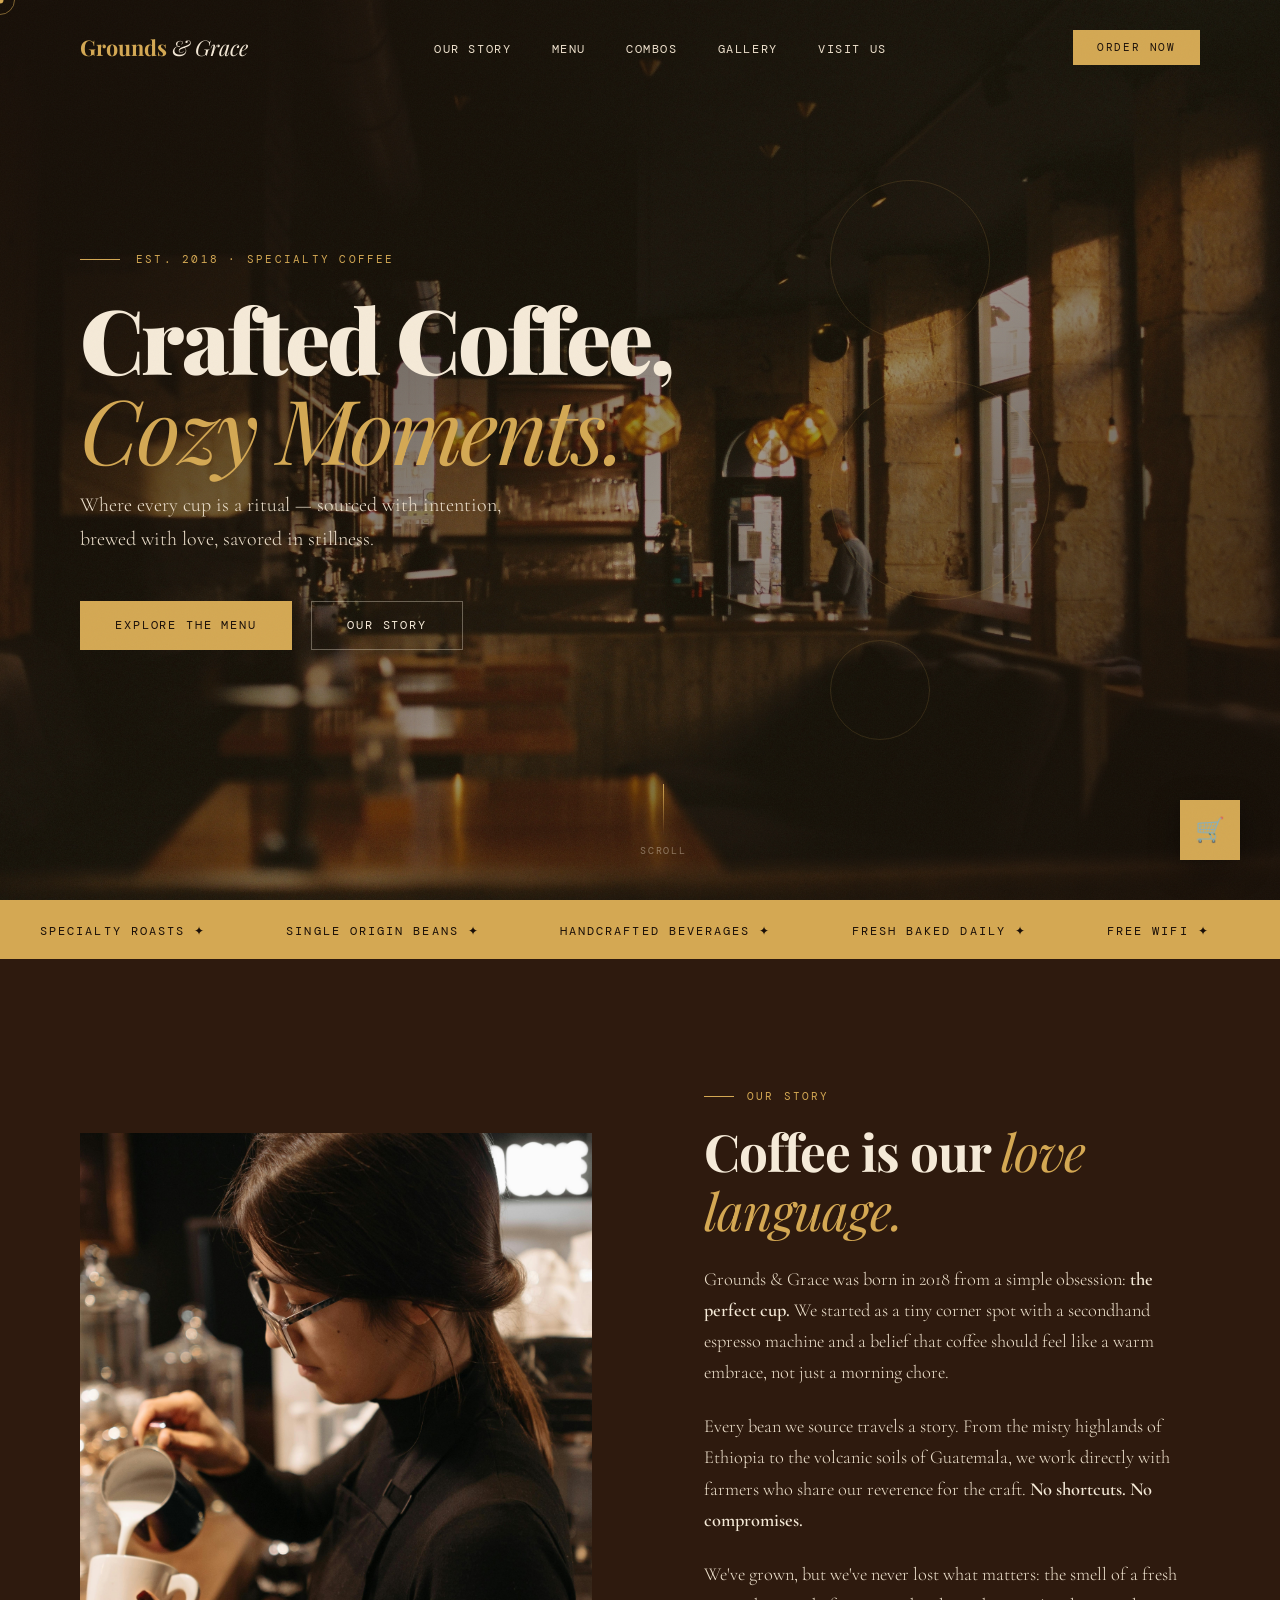
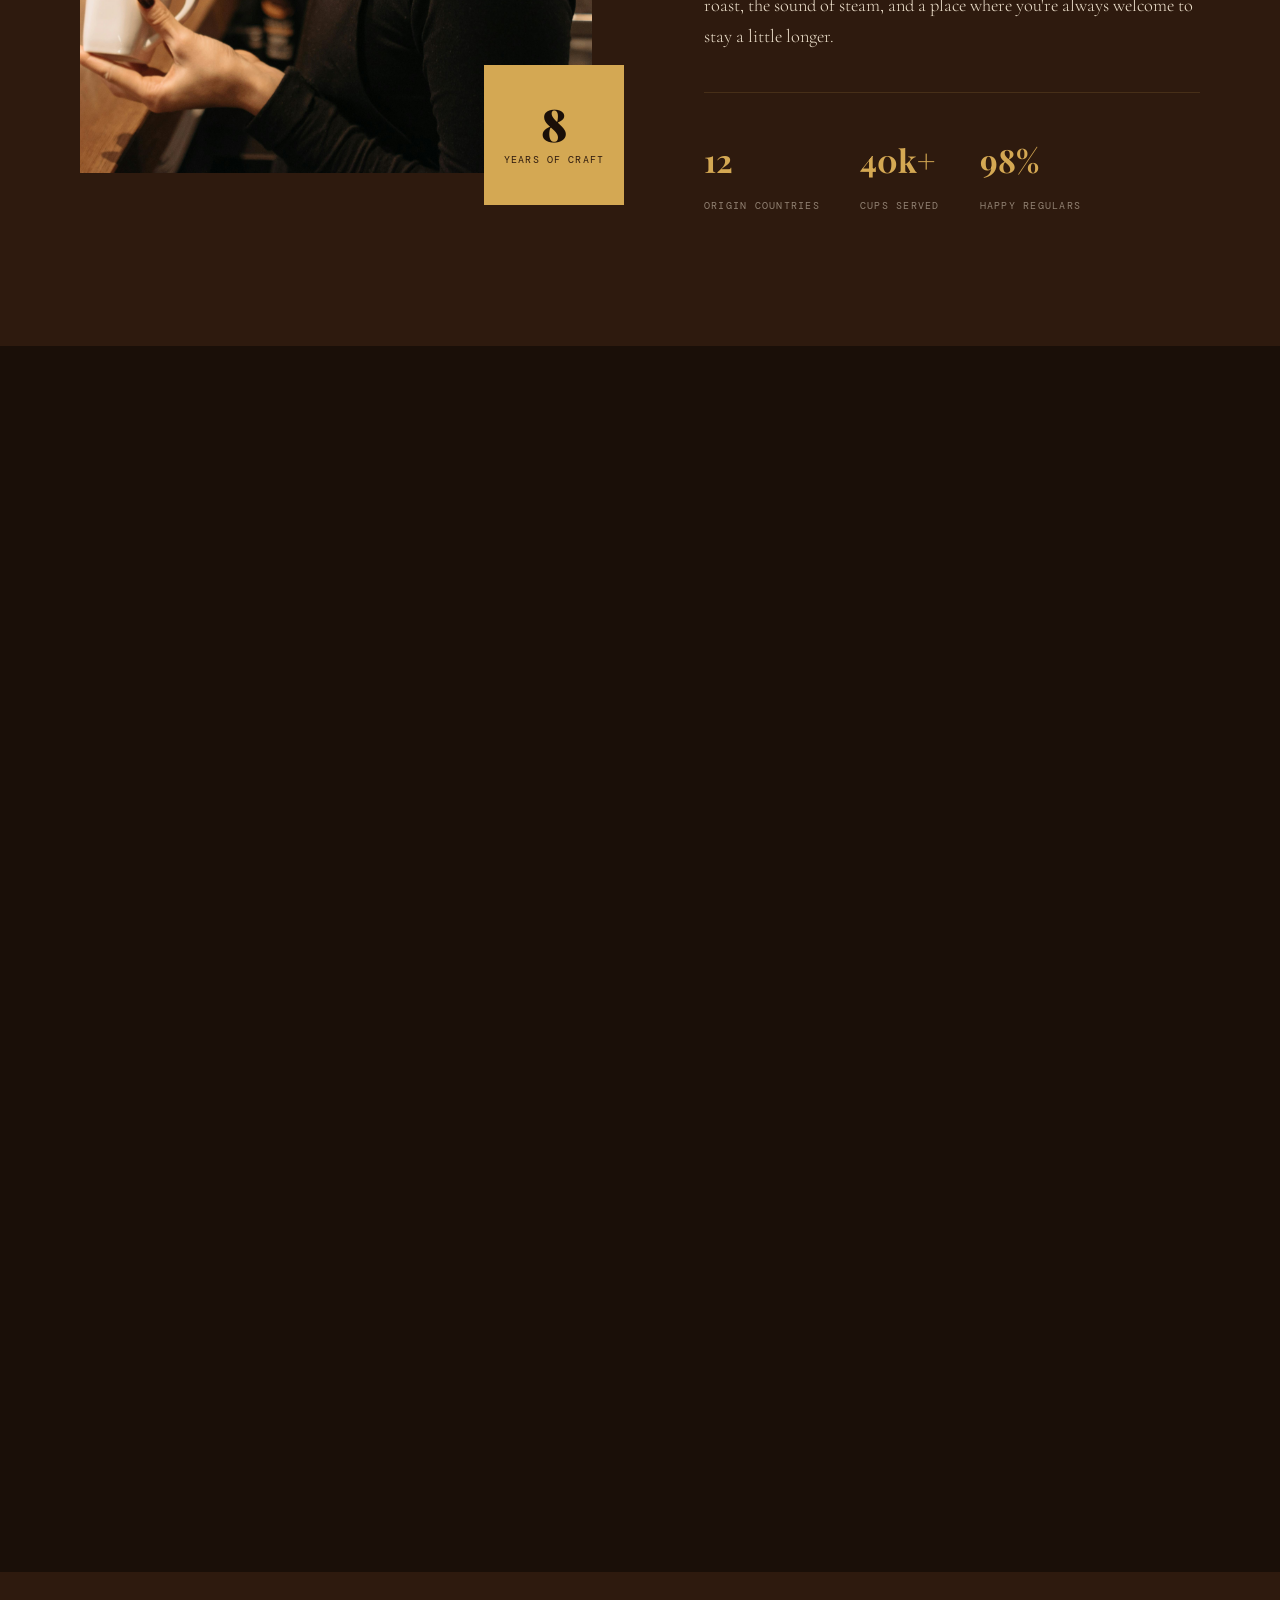
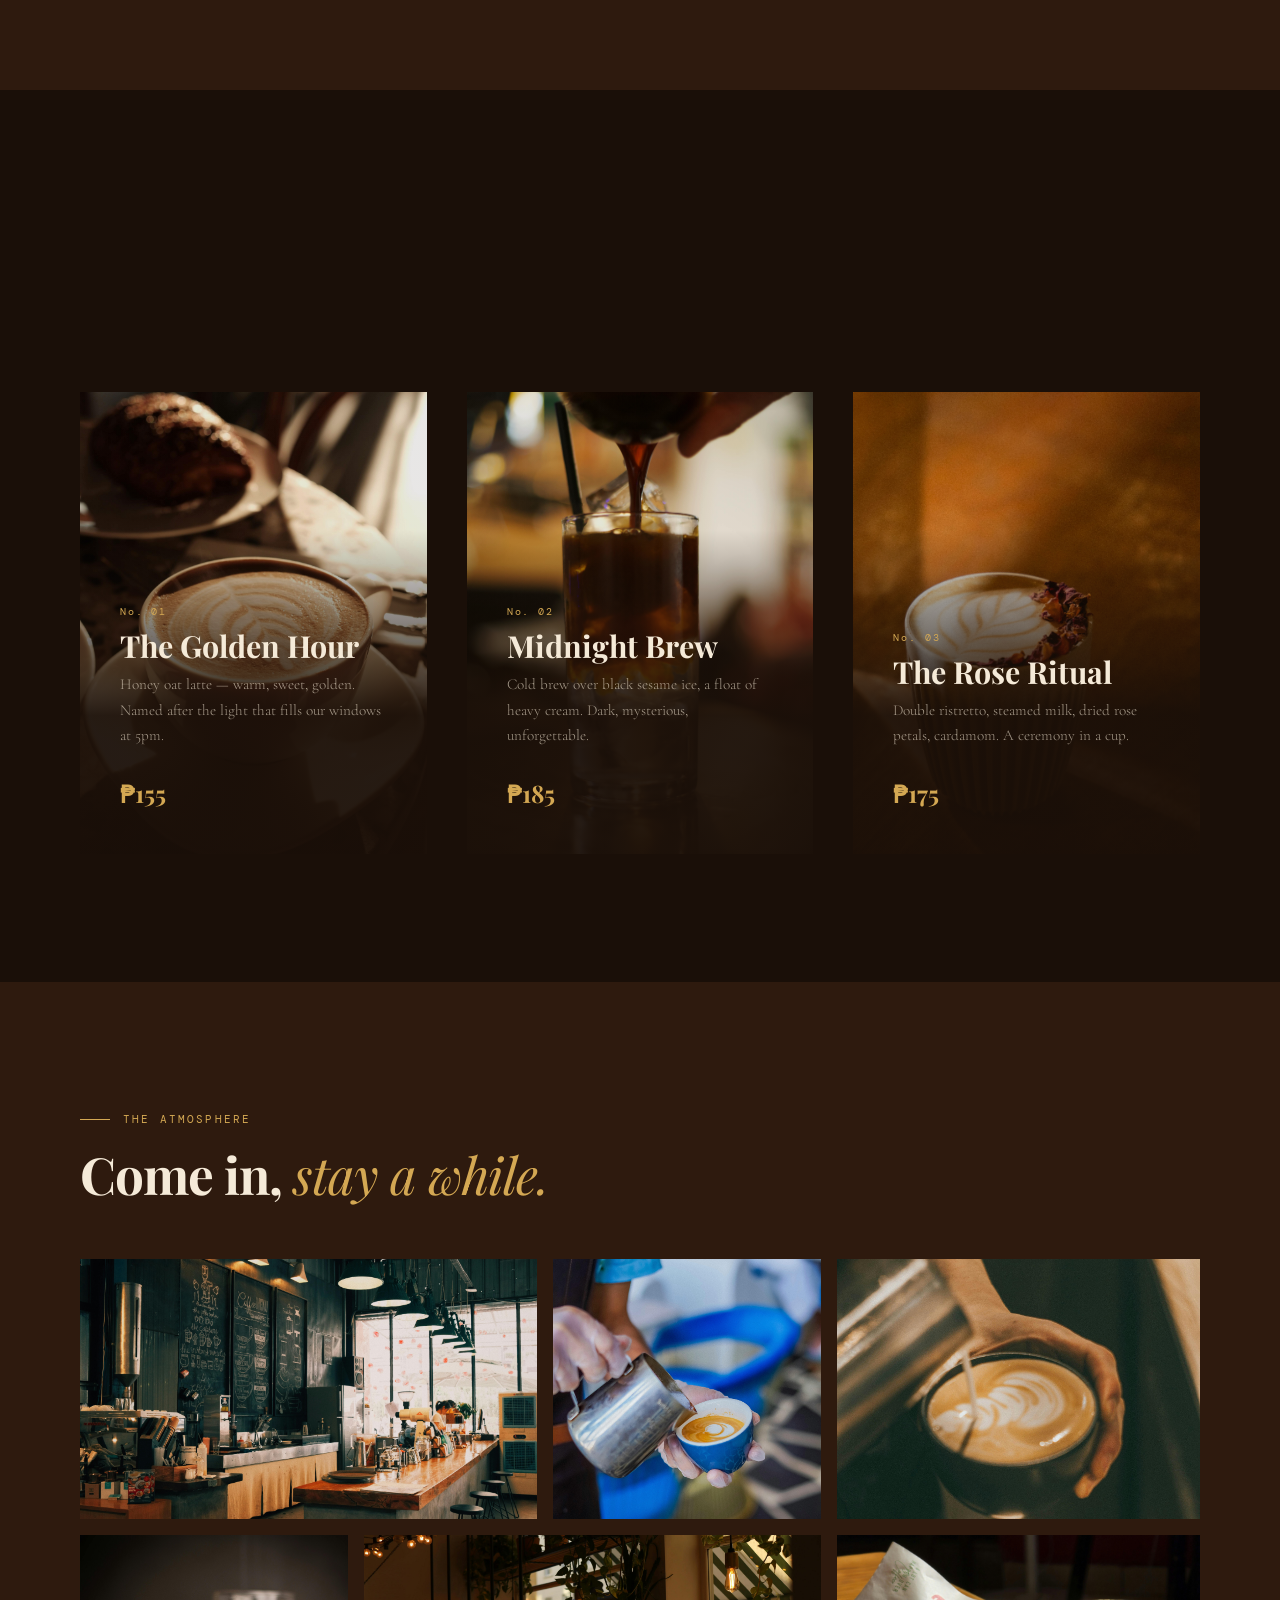
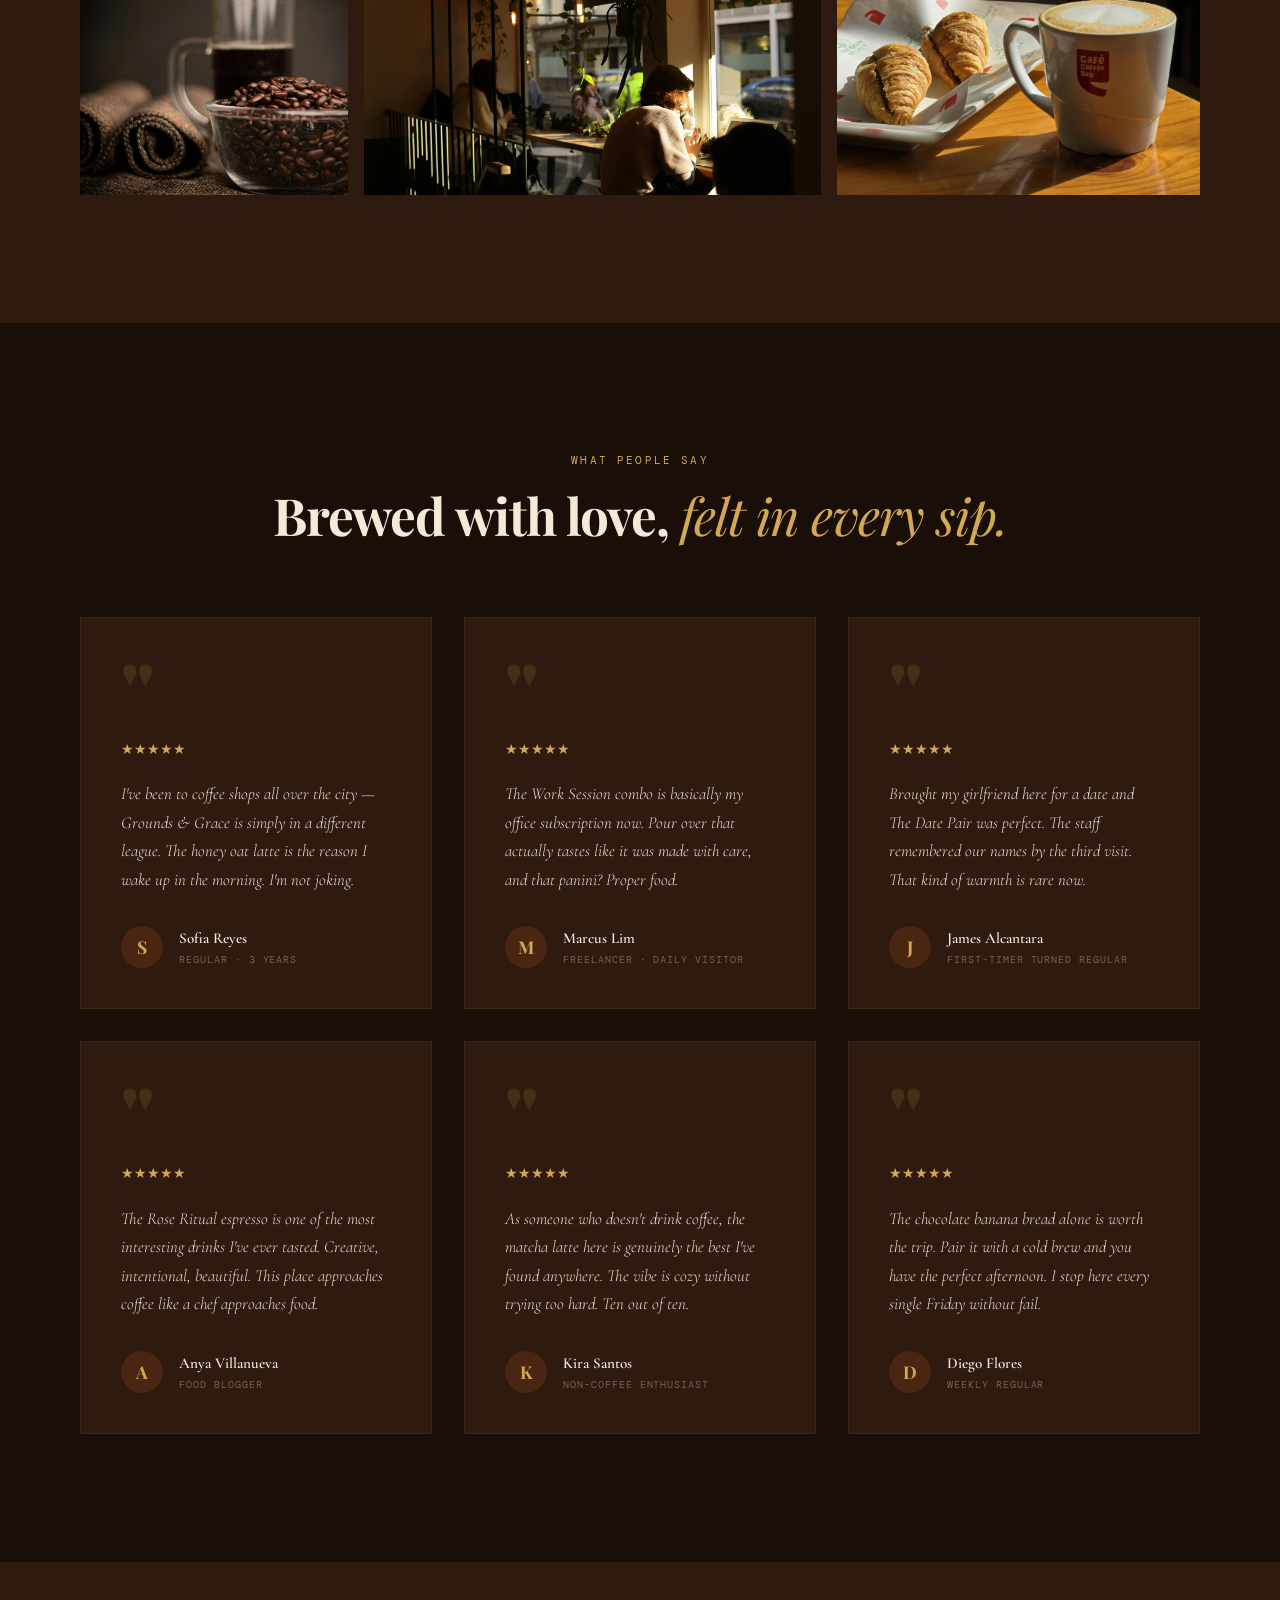
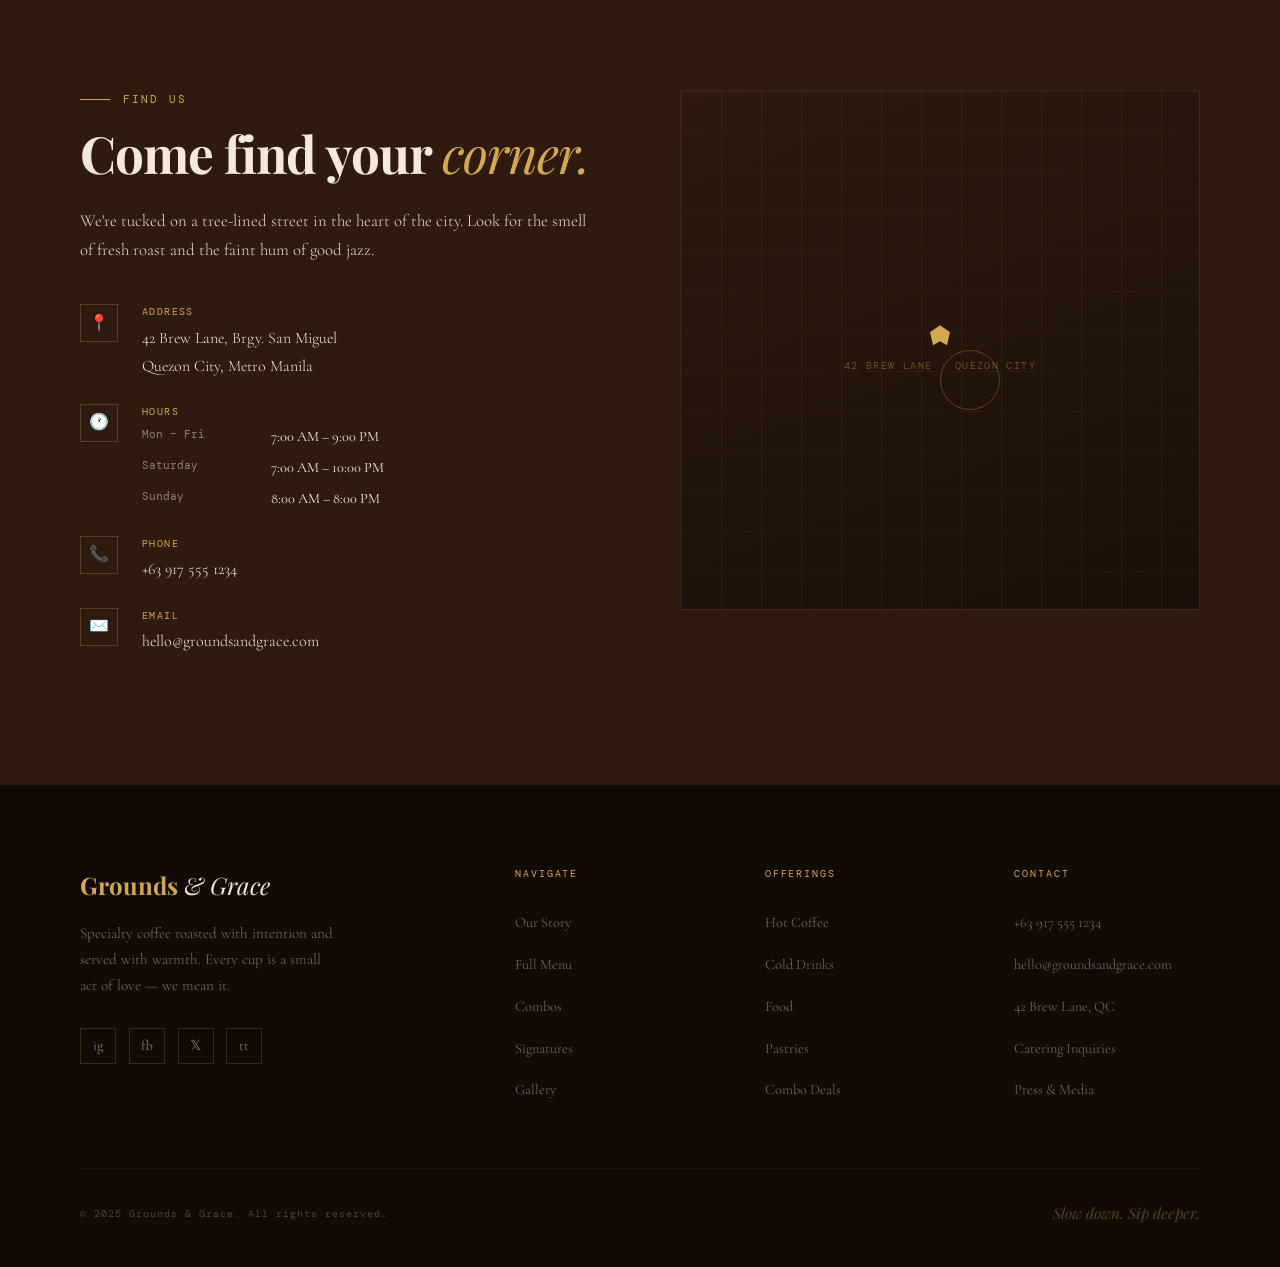
==== commit 6fe258f6: "Add files via upload" ====
--- a/index.html
+++ b/index.html
@@ -127,7 +127,20 @@
       <li><a href="#location">Visit Us</a></li>
     </ul>
     <button class="nav-cta" onclick="document.getElementById('menu').scrollIntoView({behavior:'smooth'})">Order Now</button>
+    <button class="nav-hamburger" id="hamburger" onclick="toggleMobileMenu()" aria-label="Menu">
+      <span></span><span></span><span></span>
+    </button>
   </nav>
+
+  <!-- Mobile Menu Drawer -->
+  <div class="mobile-menu" id="mobile-menu">
+    <a href="#about"    onclick="closeMobileMenu()">Our Story</a>
+    <a href="#menu"     onclick="closeMobileMenu()">Menu</a>
+    <a href="#combos"   onclick="closeMobileMenu()">Combos</a>
+    <a href="#gallery"  onclick="closeMobileMenu()">Gallery</a>
+    <a href="#location" onclick="closeMobileMenu()">Visit Us</a>
+    <button class="mobile-order-btn" onclick="closeMobileMenu(); document.getElementById('menu').scrollIntoView({behavior:'smooth'})">Order Now</button>
+  </div>
 
   <section id="hero">
     <div class="hero-bg-img"></div>
@@ -678,4 +691,4 @@
   <!-- JavaScript -->
   <script src="script.js"></script>
 </body>
-</html>
+</html>
--- a/style.css
+++ b/style.css
@@ -1,9 +1,4 @@
-/* =============================================================
-   Grounds & Grace — style.css
-   All visual styling for the site
-   ============================================================= */
-
-/* ── RESET & VARIABLES ─────────────────────────────────────── */
+
 *, *::before, *::after { margin: 0; padding: 0; box-sizing: border-box; }
 
 :root {
@@ -33,7 +28,6 @@
   cursor: none;
 }
 
-/* ── CUSTOM CURSOR ─────────────────────────────────────────── */
 #cursor-dot {
   width: 7px; height: 7px;
   background: var(--gold);
@@ -54,12 +48,11 @@
 }
 .cursor-grow #cursor-ring { width: 50px; height: 50px; border-color: var(--gold); }
 
-/* ── SCROLLBAR ─────────────────────────────────────────────── */
+
 ::-webkit-scrollbar { width: 4px; }
 ::-webkit-scrollbar-track { background: var(--roast); }
 ::-webkit-scrollbar-thumb { background: var(--gold); border-radius: 2px; }
 
-/* ── NOISE TEXTURE ─────────────────────────────────────────── */
 body::before {
   content: '';
   position: fixed; inset: 0;
@@ -69,7 +62,6 @@
   z-index: 1000;
 }
 
-/* ── NAVIGATION ────────────────────────────────────────────── */
 nav {
   position: fixed; top: 0; left: 0; right: 0;
   z-index: 500;
@@ -107,7 +99,6 @@
 }
 .nav-cta:hover { background: var(--honey); transform: translateY(-2px); }
 
-/* ── HERO ──────────────────────────────────────────────────── */
 #hero { min-height: 100vh; position: relative; display: flex; align-items: center; overflow: hidden; }
 .hero-bg-img {
   position: absolute; inset: 0;
@@ -181,13 +172,13 @@
   50%       { transform: scaleY(.5); opacity: .4; }
 }
 
-/* ── MARQUEE ───────────────────────────────────────────────── */
+
 .marquee-strip { background: var(--gold); padding: .9rem 0; overflow: hidden; white-space: nowrap; }
 .marquee-track { display: inline-flex; animation: marquee 22s linear infinite; }
 .marquee-item { font-family: var(--ff-mono); font-size: .72rem; letter-spacing: .18em; text-transform: uppercase; color: var(--espresso); padding: 0 2.5rem; }
 @keyframes marquee { from { transform: translateX(0); } to { transform: translateX(-50%); } }
 
-/* ── SHARED SECTION STYLES ─────────────────────────────────── */
+
 section { position: relative; }
 .section-label {
   font-family: var(--ff-mono); font-size: .68rem; letter-spacing: .2em;
@@ -200,7 +191,7 @@
 .reveal { opacity: 0; transform: translateY(35px); transition: opacity .8s var(--ease), transform .8s var(--ease); }
 .reveal.visible { opacity: 1; transform: translateY(0); }
 
-/* ── ABOUT ─────────────────────────────────────────────────── */
+
 #about { padding: 8rem 5rem; background: var(--roast); }
 .about-grid { display: grid; grid-template-columns: 1fr 1fr; gap: 6rem; align-items: center; max-width: 1200px; margin: 0 auto; }
 .about-image-wrap { position: relative; }
@@ -215,7 +206,6 @@
 .stat-num { font-family: var(--ff-display); font-size: 2rem; font-weight: 700; color: var(--gold); display: block; }
 .stat-label { font-family: var(--ff-mono); font-size: .65rem; letter-spacing: .12em; text-transform: uppercase; color: rgba(245,234,216,.5); }
 
-/* ── MENU ──────────────────────────────────────────────────── */
 #menu { padding: 8rem 5rem; background: var(--espresso); }
 .menu-header { max-width: 1200px; margin: 0 auto 4rem; display: flex; align-items: flex-end; justify-content: space-between; }
 .menu-tabs { display: flex; gap: .4rem; }
@@ -253,7 +243,6 @@
 }
 .add-btn:hover { background: var(--gold); color: var(--espresso); border-color: var(--gold); transform: rotate(90deg); }
 
-/* ── COMBOS ────────────────────────────────────────────────── */
 #combos { padding: 8rem 5rem; background: var(--roast); }
 .combos-inner { max-width: 1200px; margin: 0 auto; }
 .combos-intro { max-width: 560px; margin-bottom: 4rem; }
@@ -295,7 +284,6 @@
 .combo-card.featured .combo-order-btn { background: var(--gold); color: var(--espresso); border-color: var(--gold); }
 .combo-order-btn:hover { background: var(--gold); color: var(--espresso); }
 
-/* ── SIGNATURE ─────────────────────────────────────────────── */
 #signature { padding: 8rem 5rem; background: var(--espresso); overflow: hidden; }
 .sig-inner { max-width: 1200px; margin: 0 auto; }
 .sig-header { text-align: center; margin-bottom: 5rem; }
@@ -312,7 +300,6 @@
 .sig-desc { font-size: .95rem; font-weight: 300; color: rgba(237,224,204,.65); margin-bottom: 1.5rem; }
 .sig-price { font-family: var(--ff-display); font-size: 1.5rem; color: var(--gold); font-weight: 700; }
 
-/* ── GALLERY ───────────────────────────────────────────────── */
 #gallery { padding: 8rem 5rem; background: var(--roast); }
 .gallery-inner { max-width: 1200px; margin: 0 auto; }
 .gallery-header { margin-bottom: 3.5rem; }
@@ -331,7 +318,6 @@
 .gallery-zoom { width: 44px; height: 44px; border: 1px solid var(--gold); display: flex; align-items: center; justify-content: center; color: var(--gold); font-size: 1.2rem; opacity: 0; transform: scale(.7); transition: opacity .3s, transform .3s; }
 .gallery-item:hover .gallery-zoom { opacity: 1; transform: scale(1); }
 
-/* ── REVIEWS ───────────────────────────────────────────────── */
 #reviews { padding: 8rem 5rem; background: var(--espresso); }
 .reviews-inner { max-width: 1200px; margin: 0 auto; }
 .reviews-header { text-align: center; margin-bottom: 4.5rem; }
@@ -348,7 +334,6 @@
 .review-name { font-weight: 600; color: var(--cream); font-size: .95rem; }
 .review-role { font-family: var(--ff-mono); font-size: .6rem; letter-spacing: .1em; text-transform: uppercase; color: rgba(245,234,216,.35); }
 
-/* ── LOCATION ──────────────────────────────────────────────── */
 #location { padding: 8rem 5rem; background: var(--roast); }
 .location-grid { display: grid; grid-template-columns: 1fr 1fr; gap: 5rem; align-items: start; max-width: 1200px; margin: 0 auto; }
 .location-info p { font-size: 1.05rem; font-weight: 300; color: var(--latte); margin: 1.5rem 0 2.5rem; }
@@ -368,7 +353,6 @@
 @keyframes ringExpand { 0% { transform: translate(-50%,-50%) scale(.5); opacity: .7; } 100% { transform: translate(-50%,-50%) scale(2); opacity: 0; } }
 .map-label { font-family: var(--ff-mono); font-size: .62rem; letter-spacing: .14em; text-transform: uppercase; color: rgba(212,168,83,.4); position: relative; z-index: 2; }
 
-/* ── FOOTER ────────────────────────────────────────────────── */
 footer { background: #120a05; padding: 5rem 5rem 2.5rem; border-top: 1px solid rgba(212,168,83,.1); }
 .footer-top { display: grid; grid-template-columns: 2fr 1fr 1fr 1fr; gap: 4rem; margin-bottom: 4rem; }
 .footer-logo { font-family: var(--ff-display); font-size: 1.5rem; font-weight: 700; color: var(--gold); margin-bottom: 1rem; display: block; text-decoration: none; }
@@ -385,20 +369,17 @@
 .footer-copy { font-family: var(--ff-mono); font-size: .62rem; letter-spacing: .1em; color: rgba(245,234,216,.25); }
 .footer-tagline { font-family: var(--ff-display); font-style: italic; font-size: .95rem; color: rgba(212,168,83,.35); }
 
-/* ── CART BUTTON ───────────────────────────────────────────── */
 #cart-fab { position: fixed; bottom: 2.5rem; right: 2.5rem; z-index: 400; }
 #cart-toggle { width: 60px; height: 60px; background: var(--gold); border: none; display: flex; align-items: center; justify-content: center; cursor: none; position: relative; font-size: 1.5rem; box-shadow: 0 8px 30px rgba(0,0,0,.4); transition: background .3s, transform .3s; }
 #cart-toggle:hover { background: var(--honey); transform: scale(1.08); }
 #cart-count { position: absolute; top: -8px; right: -8px; width: 22px; height: 22px; background: var(--espresso); border: 2px solid var(--gold); border-radius: 50%; font-family: var(--ff-mono); font-size: .6rem; color: var(--gold); display: none; align-items: center; justify-content: center; }
 
-/* ── TOAST ─────────────────────────────────────────────────── */
 #toast { position: fixed; top: 2rem; right: 2rem; background: var(--roast); border: 1px solid var(--gold); border-left: 3px solid var(--gold); padding: 1.1rem 1.6rem; display: flex; gap: .8rem; align-items: center; z-index: 600; transform: translateX(130%); transition: transform .4s var(--ease); max-width: 300px; }
 #toast.show { transform: translateX(0); }
 #toast .t-icon { font-size: 1.2rem; }
 #toast .t-text { font-size: .9rem; font-weight: 300; color: var(--cream); }
 #toast .t-text strong { font-weight: 600; color: var(--gold); font-family: var(--ff-display); }
 
-/* ── CHECKOUT MODAL ────────────────────────────────────────── */
 #modal-overlay { position: fixed; inset: 0; background: rgba(10,5,2,.85); backdrop-filter: blur(6px); z-index: 800; display: none; align-items: center; justify-content: center; padding: 2rem; }
 #modal-overlay.open { display: flex; }
 #checkout-modal { background: var(--roast); border: 1px solid rgba(212,168,83,.2); width: 100%; max-width: 560px; max-height: 90vh; overflow-y: auto; position: relative; animation: modalIn .4s var(--ease) both; }
@@ -449,24 +430,145 @@
 .success-close-btn { font-family: var(--ff-mono); font-size: .7rem; letter-spacing: .16em; text-transform: uppercase; background: var(--gold); color: var(--espresso); border: none; padding: .9rem 2rem; cursor: none; transition: background .3s; }
 .success-close-btn:hover { background: var(--honey); }
 
-/* ── RESPONSIVE ────────────────────────────────────────────── */
 @media (max-width: 1100px) {
-  nav, nav.scrolled { padding-left: 2.5rem; padding-right: 2.5rem; }
-  .hero-content { padding: 0 2.5rem; }
-  #about, #menu, #combos, #signature, #gallery, #reviews, #location, footer { padding-left: 2.5rem; padding-right: 2.5rem; }
+  nav, nav.scrolled { padding-left: 2rem; padding-right: 2rem; }
+  .hero-content { padding: 0 2rem; }
+  #about, #menu, #combos, #signature, #gallery, #reviews, #location, footer {
+    padding-left: 2rem; padding-right: 2rem;
+  }
   .menu-panel.active { grid-template-columns: repeat(2,1fr); }
   .footer-top { grid-template-columns: 1fr 1fr; gap: 2.5rem; }
+
   .nav-links { display: none; }
-}
+  .nav-hamburger { display: flex; }
+}
+
+.nav-hamburger {
+  display: none;
+  flex-direction: column; gap: 5px;
+  background: none; border: none;
+  cursor: none; padding: .4rem; z-index: 600;
+}
+.nav-hamburger span {
+  display: block; width: 24px; height: 2px;
+  background: var(--gold);
+  transition: transform .3s, opacity .3s;
+}
+.nav-hamburger.open span:nth-child(1) { transform: translateY(7px) rotate(45deg); }
+.nav-hamburger.open span:nth-child(2) { opacity: 0; }
+.nav-hamburger.open span:nth-child(3) { transform: translateY(-7px) rotate(-45deg); }
+
+.mobile-menu {
+  position: fixed; inset: 0;
+  background: rgba(26,15,8,.97);
+  z-index: 550;
+  display: flex; flex-direction: column;
+  align-items: center; justify-content: center;
+  gap: 2rem;
+  transform: translateX(100%);
+  transition: transform .4s var(--ease);
+}
+.mobile-menu.open { transform: translateX(0); }
+.mobile-menu a {
+  font-family: var(--ff-display);
+  font-size: 2rem; font-weight: 700;
+  color: var(--cream); text-decoration: none;
+  letter-spacing: -.02em;
+  transition: color .3s;
+}
+.mobile-menu a:hover { color: var(--gold); }
+.mobile-menu .mobile-order-btn {
+  font-family: var(--ff-mono); font-size: .75rem;
+  letter-spacing: .18em; text-transform: uppercase;
+  background: var(--gold); color: var(--espresso);
+  border: none; padding: 1rem 2.5rem;
+  margin-top: 1rem; cursor: none;
+}
+
 @media (max-width: 768px) {
-  .about-grid, .location-grid { grid-template-columns: 1fr; gap: 3rem; }
-  .combos-grid, .sig-cards, .reviews-grid { grid-template-columns: 1fr; }
-  .menu-panel.active { grid-template-columns: 1fr; }
-  .gallery-grid { grid-template-columns: repeat(2,1fr); grid-template-rows: auto; }
+
+  #cursor-dot, #cursor-ring { display: none; }
+  body { cursor: auto; }
+  button, a, input, select { cursor: pointer; }
+
+  #about, #menu, #combos, #signature, #gallery, #reviews, #location, footer {
+    padding-top: 5rem; padding-bottom: 5rem;
+    padding-left: 1.4rem; padding-right: 1.4rem;
+  }
+
+  .steam { display: none; }
+  .hero-content { padding: 0 1.4rem; }
+  .hero-h1 { font-size: 2.6rem; }
+  .hero-sub { font-size: 1.05rem; }
+  .hero-actions { flex-direction: column; gap: .8rem; }
+  .btn-primary, .btn-ghost { width: 100%; text-align: center; padding: .9rem 1.5rem; }
+
+  .about-grid { grid-template-columns: 1fr; gap: 4rem; }
+  .about-text { padding-left: 0; }
+  .about-accent-box { right: 0; bottom: -1.5rem; width: 110px; height: 110px; }
+  .about-accent-num { font-size: 2.2rem; }
+  .about-stats { gap: 1.5rem; }
+
+  .menu-header { flex-direction: column; align-items: flex-start; gap: 1.5rem; }
+  .menu-tabs { flex-wrap: wrap; gap: .4rem; }
+  .tab-btn { font-size: .6rem; padding: .45rem .9rem; }
+  .menu-panel.active { grid-template-columns: 1fr 1fr; gap: 1rem; }
+  .menu-card-name { font-size: 1rem; }
+  .menu-card-desc { font-size: .82rem; }
+  .menu-price { font-size: 1.2rem; }
+
+  .combos-grid { grid-template-columns: 1fr; gap: 1.5rem; }
+  .combo-card { padding: 0 0 1.8rem; }
+  .combo-img-wrap { margin-bottom: 0; }
+  .combo-name { font-size: 1.3rem; margin-top: 1.4rem; padding: 0 1.6rem; }
+  .combo-tagline { padding: 0 1.6rem; }
+  .combo-items { padding: 0 1.6rem; }
+  .combo-footer { padding: 0 1.6rem; }
+
+  .sig-cards { grid-template-columns: 1fr; gap: 1.5rem; }
+  .sig-card { aspect-ratio: 4/3; }
+  .sig-name { font-size: 1.5rem; }
+
+  .gallery-grid {
+    grid-template-columns: 1fr 1fr;
+    grid-template-rows: auto;
+    gap: .6rem;
+  }
   .gallery-item { grid-column: span 1 !important; aspect-ratio: 1; }
-  .footer-top { grid-template-columns: 1fr; }
-  .steam { display: none; }
-  .hero-h1 { font-size: 3rem; }
+
+  .reviews-grid { grid-template-columns: 1fr; gap: 1.2rem; }
+  .review-card { padding: 1.8rem; }
+  .review-quote-mark { font-size: 3.5rem; }
+  .review-text { font-size: .95rem; }
+
+  .location-grid { grid-template-columns: 1fr; gap: 3rem; }
+  .map-container { aspect-ratio: 4/3; }
+
+  .footer-top { grid-template-columns: 1fr; gap: 2rem; }
+  footer { padding-left: 1.4rem; padding-right: 1.4rem; }
+  .footer-bottom { flex-direction: column; gap: .8rem; text-align: center; }
+
+  #cart-fab { bottom: 1.5rem; right: 1.5rem; }
+  #cart-toggle { width: 52px; height: 52px; font-size: 1.3rem; }
+
+  #toast { top: auto; bottom: 5.5rem; right: 1rem; left: 1rem; max-width: 100%; }
+
+  #modal-overlay { padding: 0; align-items: flex-end; }
+  #checkout-modal {
+    max-width: 100%; max-height: 92vh;
+    border-radius: 0;
+    border-left: none; border-right: none; border-bottom: none;
+    border-top: 2px solid var(--gold);
+  }
+  .modal-header { padding: 1.8rem 1.5rem 1.2rem; }
+  .modal-body { padding: 1.5rem; }
   .form-row { grid-template-columns: 1fr; }
   .payment-methods { grid-template-columns: 1fr 1fr; }
 }
+
+@media (max-width: 420px) {
+  .hero-h1 { font-size: 2.1rem; }
+  .section-title { font-size: 1.9rem; }
+  .menu-panel.active { grid-template-columns: 1fr; }
+  .sig-card { aspect-ratio: 3/4; }
+}
